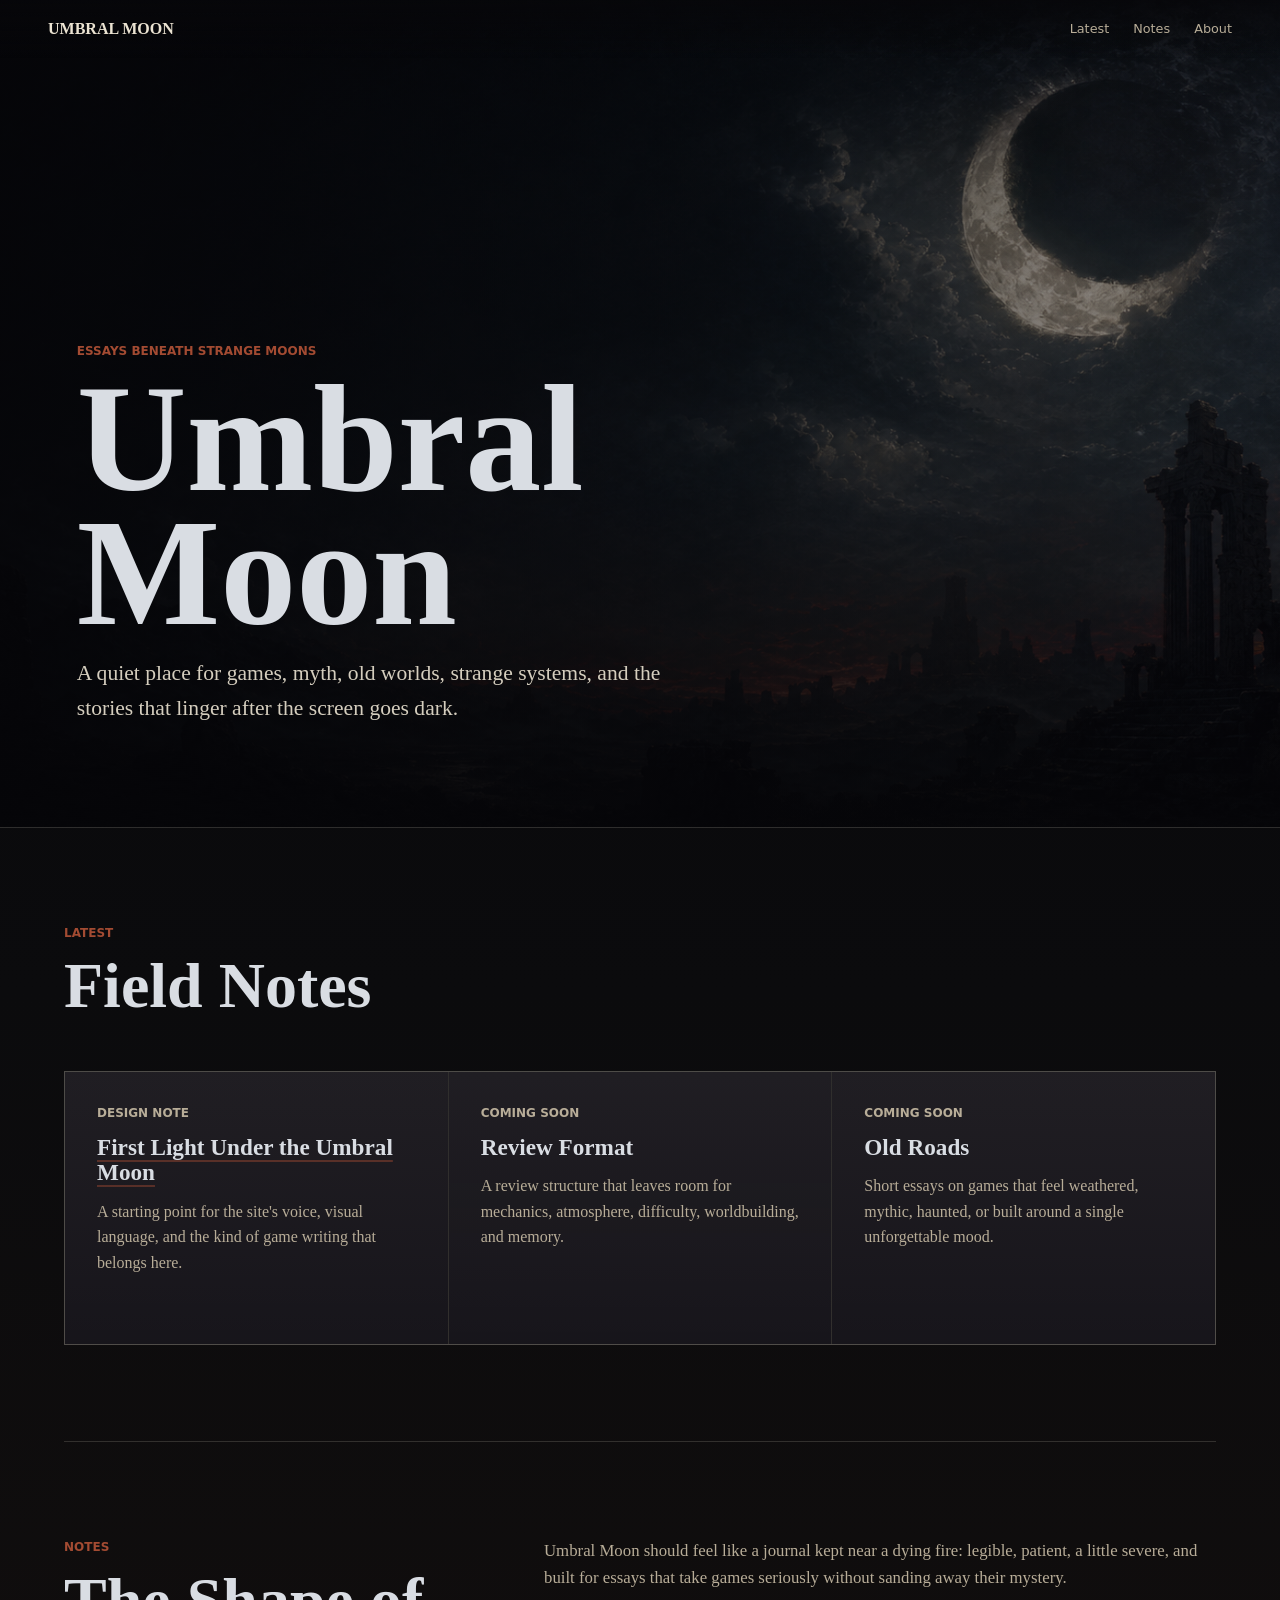
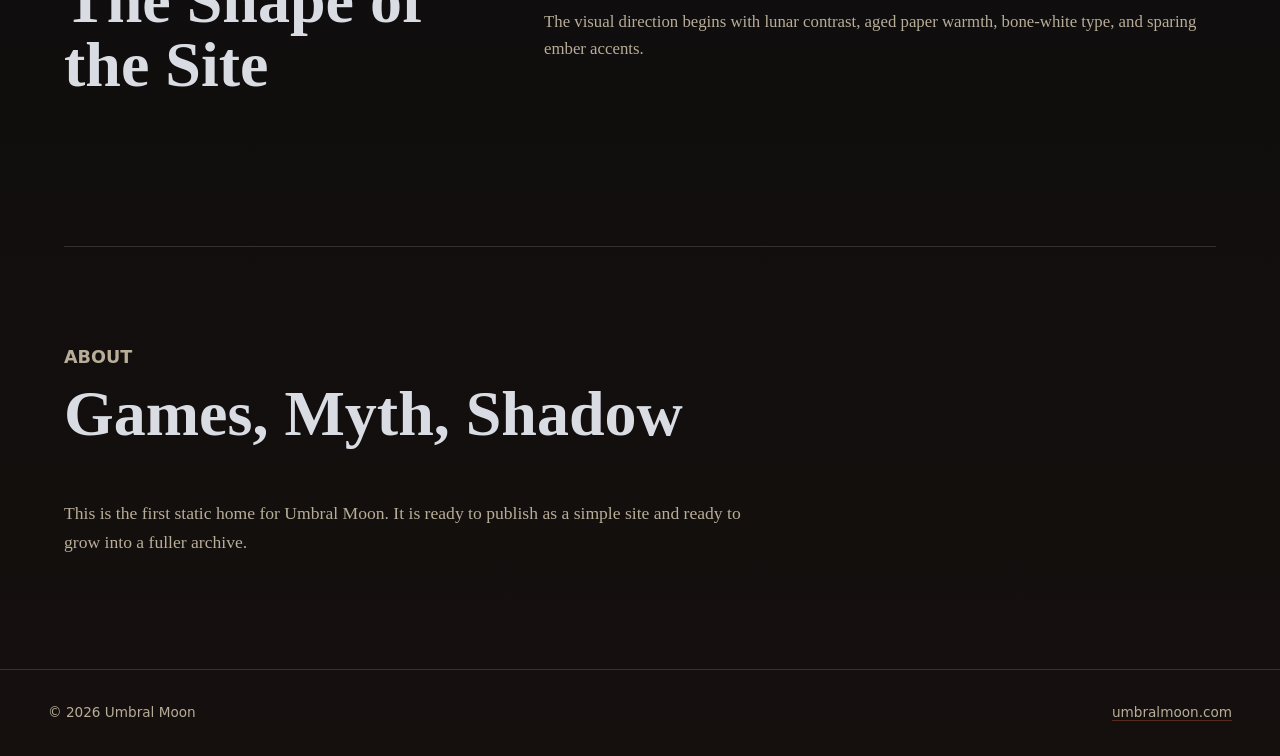
==== index.html @ 4b160d4c "Add files via upload" ====
<!doctype html>
<html lang="en">
  <head>
    <meta charset="utf-8">
    <meta name="viewport" content="width=device-width, initial-scale=1">
    <meta name="description" content="Umbral Moon is a darkly atmospheric home for essays, reviews, and reflections on games.">
    <title>Umbral Moon</title>
    <link rel="stylesheet" href="styles.css">
  </head>
  <body>
    <header class="site-header" aria-label="Site header">
      <a class="brand" href="index.html">Umbral Moon</a>
      <nav class="nav" aria-label="Primary navigation">
        <a href="#latest">Latest</a>
        <a href="#notes">Notes</a>
        <a href="#about">About</a>
      </nav>
    </header>

    <main>
      <section class="hero" aria-label="Umbral Moon introduction">
        <div class="hero__image" role="img" aria-label="A shadowed pale moon above distant ruins."></div>
        <div class="hero__shade"></div>
        <div class="hero__content">
          <p class="kicker">Essays beneath strange moons</p>
          <h1>Umbral Moon</h1>
          <p class="lede">
            A quiet place for games, myth, old worlds, strange systems, and the stories that linger after the screen goes dark.
          </p>
        </div>
      </section>

      <section class="section" id="latest" aria-labelledby="latest-title">
        <div class="section__header">
          <p class="eyebrow">Latest</p>
          <h2 id="latest-title">Field Notes</h2>
        </div>

        <div class="post-grid">
          <article class="post-card">
            <p class="post-card__meta">Design Note</p>
            <h3><a href="posts/first-light.html">First Light Under the Umbral Moon</a></h3>
            <p>
              A starting point for the site's voice, visual language, and the kind of game writing that belongs here.
            </p>
          </article>

          <article class="post-card">
            <p class="post-card__meta">Coming Soon</p>
            <h3>Review Format</h3>
            <p>
              A review structure that leaves room for mechanics, atmosphere, difficulty, worldbuilding, and memory.
            </p>
          </article>

          <article class="post-card">
            <p class="post-card__meta">Coming Soon</p>
            <h3>Old Roads</h3>
            <p>
              Short essays on games that feel weathered, mythic, haunted, or built around a single unforgettable mood.
            </p>
          </article>
        </div>
      </section>

      <section class="section split" id="notes" aria-labelledby="notes-title">
        <div>
          <p class="eyebrow">Notes</p>
          <h2 id="notes-title">The Shape of the Site</h2>
        </div>
        <div class="copy">
          <p>
            Umbral Moon should feel like a journal kept near a dying fire: legible, patient, a little severe, and built for essays that take games seriously without sanding away their mystery.
          </p>
          <p>
            The visual direction begins with lunar contrast, aged paper warmth, bone-white type, and sparing ember accents.
          </p>
        </div>
      </section>

      <section class="section about" id="about" aria-labelledby="about-title">
        <p class="eyebrow">About</p>
        <h2 id="about-title">Games, Myth, Shadow</h2>
        <p>
          This is the first static home for Umbral Moon. It is ready to publish as a simple site and ready to grow into a fuller archive.
        </p>
      </section>
    </main>

    <footer class="site-footer">
      <p>&copy; 2026 Umbral Moon</p>
      <a href="https://umbralmoon.com">umbralmoon.com</a>
    </footer>
  </body>
</html>
---- styles.css ----
:root {
  --ink: #0b0b0d;
  --night: #121118;
  --stone: #2b2930;
  --bone: #ebe3d2;
  --muted: #b8ad98;
  --ember: #a34b32;
  --silver: #d9dde3;
  --line: rgba(235, 227, 210, 0.16);
  --panel: rgba(18, 17, 24, 0.82);
}

* {
  box-sizing: border-box;
}

html {
  scroll-behavior: smooth;
}

body {
  margin: 0;
  color: var(--bone);
  background:
    radial-gradient(circle at 50% -20%, rgba(217, 221, 227, 0.1), transparent 34rem),
    linear-gradient(180deg, #07070a 0%, var(--ink) 42%, #15100e 100%);
  font-family: Georgia, "Times New Roman", serif;
  line-height: 1.6;
}

a {
  color: inherit;
}

.site-header {
  position: fixed;
  top: 0;
  left: 0;
  z-index: 5;
  display: flex;
  width: 100%;
  align-items: center;
  justify-content: space-between;
  gap: 1rem;
  padding: 1rem clamp(1rem, 4vw, 3rem);
  background: linear-gradient(180deg, rgba(7, 7, 10, 0.86), rgba(7, 7, 10, 0));
}

.brand {
  font-size: 1rem;
  font-weight: 700;
  letter-spacing: 0;
  text-decoration: none;
  text-transform: uppercase;
}

.nav {
  display: flex;
  gap: clamp(0.75rem, 3vw, 1.5rem);
  font-family: Inter, ui-sans-serif, system-ui, sans-serif;
  font-size: 0.8rem;
}

.nav a {
  color: var(--muted);
  text-decoration: none;
}

.nav a:hover {
  color: var(--silver);
}

.hero {
  position: relative;
  min-height: 92vh;
  display: grid;
  align-items: end;
  overflow: hidden;
  border-bottom: 1px solid var(--line);
}

.hero__image,
.hero__shade {
  position: absolute;
  inset: 0;
}

.hero__image {
  background-image: url("assets/images/umbral-moon-hero.png");
  background-position: center;
  background-size: cover;
  transform: scale(1.02);
}

.hero__shade {
  background:
    linear-gradient(90deg, rgba(5, 5, 8, 0.88) 0%, rgba(5, 5, 8, 0.54) 42%, rgba(5, 5, 8, 0.18) 100%),
    linear-gradient(180deg, rgba(5, 5, 8, 0.15) 0%, rgba(5, 5, 8, 0.28) 58%, rgba(5, 5, 8, 0.94) 100%);
}

.hero__content {
  position: relative;
  width: min(48rem, 100%);
  padding: 8rem clamp(1.25rem, 6vw, 5rem) 5rem;
}

.kicker,
.eyebrow,
.post-card__meta {
  margin: 0 0 0.7rem;
  color: var(--ember);
  font-family: Inter, ui-sans-serif, system-ui, sans-serif;
  font-size: 0.75rem;
  font-weight: 700;
  text-transform: uppercase;
}

h1,
h2,
h3,
p {
  margin-top: 0;
}

h1 {
  margin-bottom: 1rem;
  color: var(--silver);
  font-size: clamp(3.5rem, 13vw, 9.5rem);
  line-height: 0.88;
  font-weight: 700;
}

.lede {
  max-width: 39rem;
  color: rgba(235, 227, 210, 0.9);
  font-size: clamp(1.05rem, 2vw, 1.35rem);
}

.section {
  width: min(72rem, calc(100% - 2rem));
  margin: 0 auto;
  padding: clamp(3rem, 8vw, 6rem) 0;
}

.section__header {
  margin-bottom: 1.5rem;
}

h2 {
  color: var(--silver);
  font-size: clamp(2rem, 5vw, 4rem);
  line-height: 1;
}

.post-grid {
  display: grid;
  grid-template-columns: repeat(3, minmax(0, 1fr));
  gap: 1px;
  overflow: hidden;
  border: 1px solid var(--line);
  background: var(--line);
}

.post-card {
  min-height: 17rem;
  padding: clamp(1.25rem, 3vw, 2rem);
  background:
    linear-gradient(180deg, rgba(235, 227, 210, 0.045), rgba(235, 227, 210, 0)),
    var(--panel);
}

.post-card h3 {
  margin-bottom: 0.8rem;
  color: var(--silver);
  font-size: 1.45rem;
  line-height: 1.1;
}

.post-card h3 a {
  text-decoration-color: rgba(163, 75, 50, 0.45);
  text-underline-offset: 0.2em;
}

.post-card p {
  color: var(--muted);
}

.split {
  display: grid;
  grid-template-columns: minmax(12rem, 0.75fr) minmax(0, 1.25fr);
  gap: clamp(2rem, 6vw, 5rem);
  border-top: 1px solid var(--line);
}

.copy {
  color: var(--muted);
  font-size: 1.05rem;
}

.about {
  border-top: 1px solid var(--line);
}

.about p {
  max-width: 44rem;
  color: var(--muted);
  font-size: 1.1rem;
}

.site-footer {
  display: flex;
  justify-content: space-between;
  gap: 1rem;
  padding: 2rem clamp(1rem, 4vw, 3rem);
  border-top: 1px solid var(--line);
  color: var(--muted);
  font-family: Inter, ui-sans-serif, system-ui, sans-serif;
  font-size: 0.85rem;
}

.site-footer p {
  margin: 0;
}

.site-footer a {
  text-decoration-color: rgba(163, 75, 50, 0.45);
  text-underline-offset: 0.2em;
}

.post-page {
  background:
    radial-gradient(circle at 75% 0%, rgba(217, 221, 227, 0.12), transparent 24rem),
    linear-gradient(180deg, #07070a 0%, var(--ink) 100%);
}

.article-shell {
  width: min(48rem, calc(100% - 2rem));
  margin: 0 auto;
  padding: 9rem 0 5rem;
}

.article h1 {
  margin-bottom: 1.2rem;
  font-size: clamp(3rem, 9vw, 6.5rem);
}

.article p:not(.kicker):not(.lede) {
  color: var(--muted);
  font-size: 1.08rem;
}

@media (max-width: 760px) {
  .site-header {
    position: absolute;
    align-items: flex-start;
  }

  .nav {
    flex-wrap: wrap;
    justify-content: flex-end;
  }

  .hero {
    min-height: 88vh;
  }

  .hero__shade {
    background:
      linear-gradient(180deg, rgba(5, 5, 8, 0.24) 0%, rgba(5, 5, 8, 0.54) 42%, rgba(5, 5, 8, 0.96) 100%);
  }

  .hero__content {
    padding-bottom: 3rem;
  }

  .post-grid,
  .split {
    grid-template-columns: 1fr;
  }

  .post-card {
    min-height: auto;
  }

  .site-footer {
    display: block;
  }
}
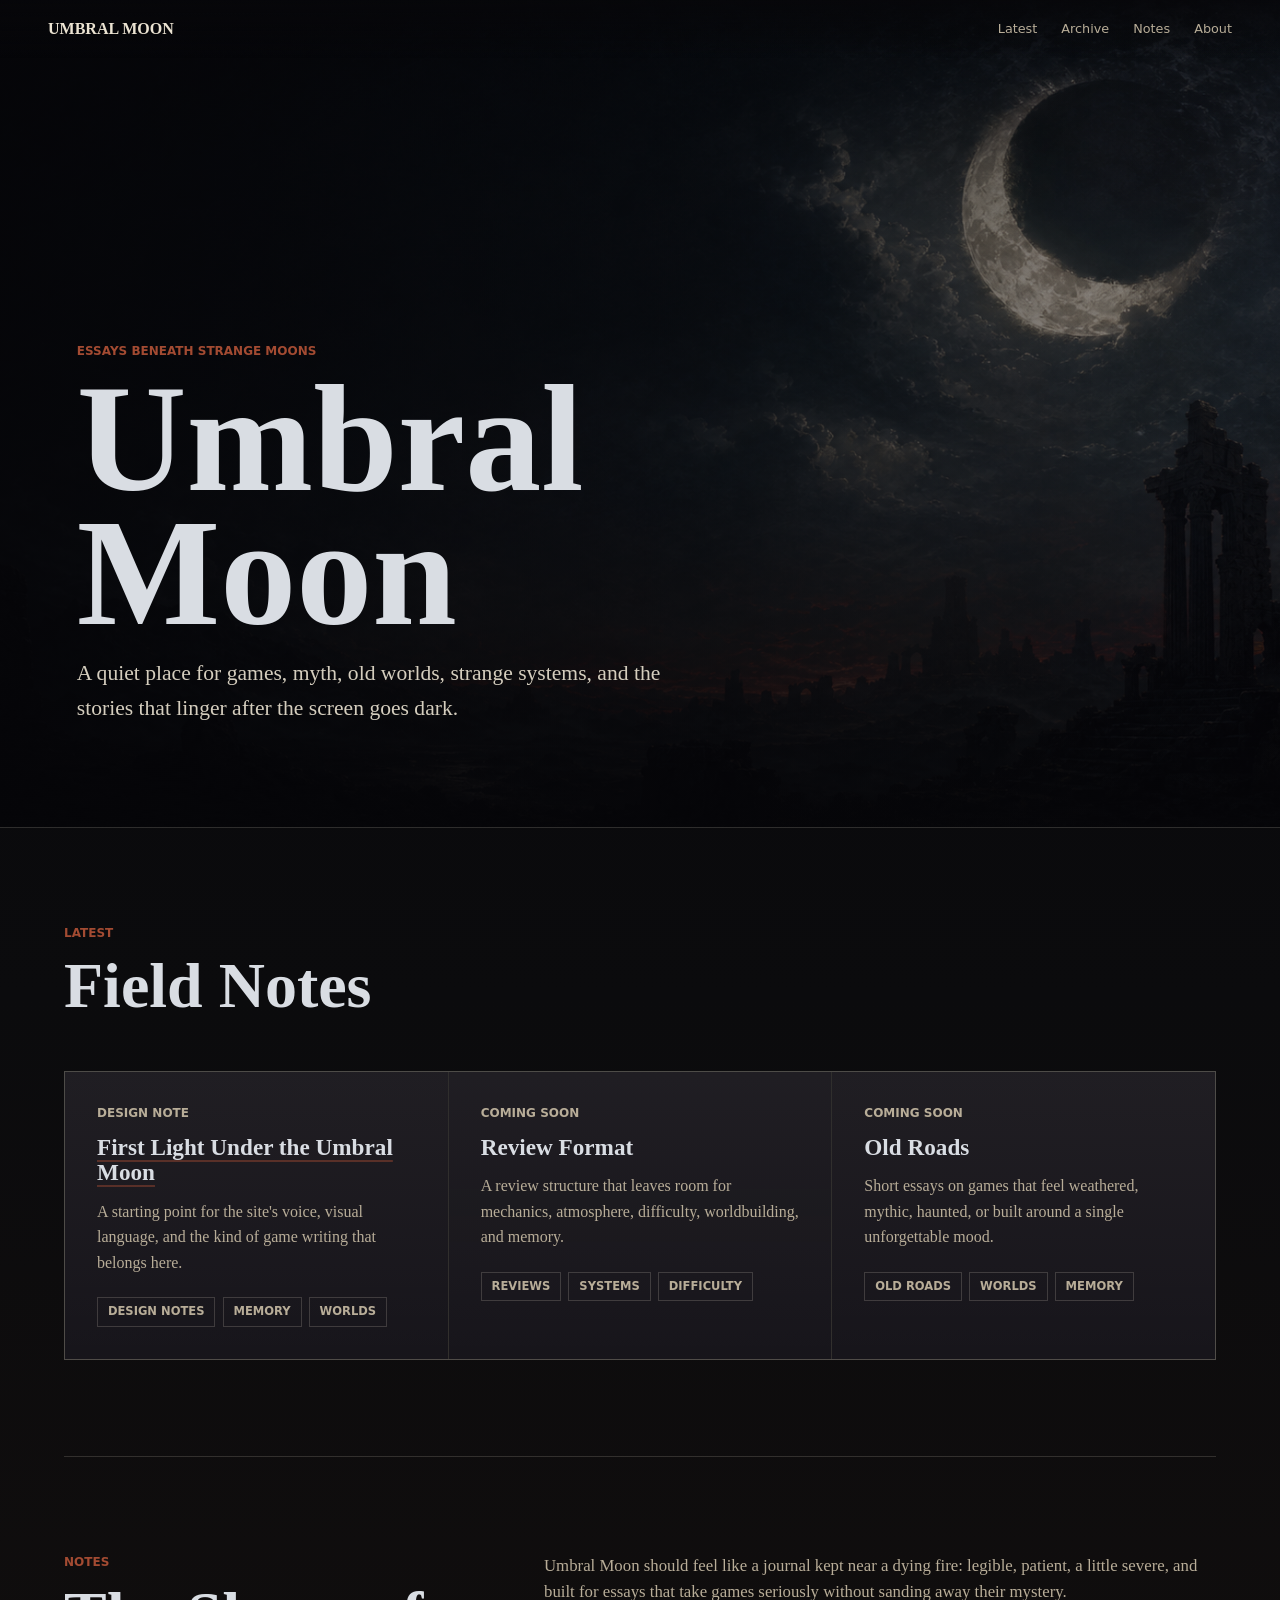
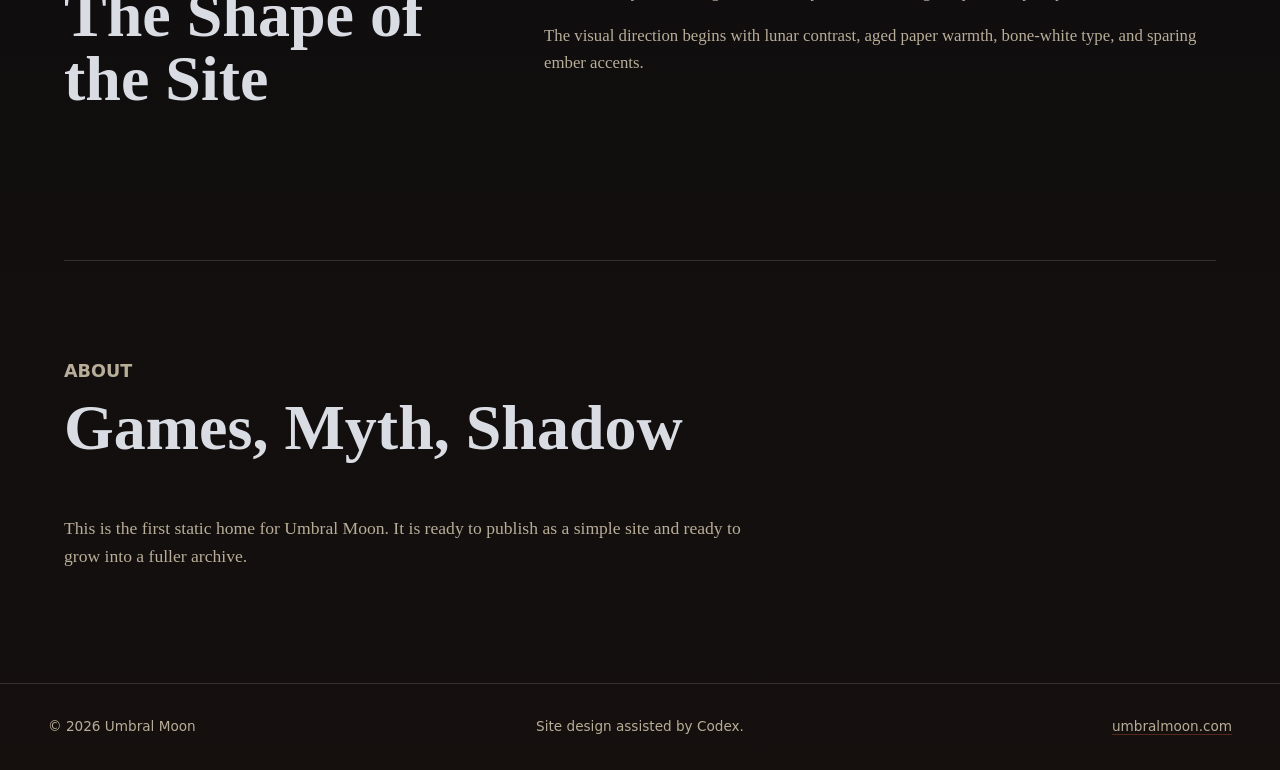
==== commit 002ead16: "Initial Umbral Moon static site" ====
--- a/index.html
+++ b/index.html
@@ -12,6 +12,7 @@
       <a class="brand" href="index.html">Umbral Moon</a>
       <nav class="nav" aria-label="Primary navigation">
         <a href="#latest">Latest</a>
+        <a href="archive.html">Archive</a>
         <a href="#notes">Notes</a>
         <a href="#about">About</a>
       </nav>
@@ -43,6 +44,11 @@
             <p>
               A starting point for the site's voice, visual language, and the kind of game writing that belongs here.
             </p>
+            <div class="tag-list" aria-label="Topics">
+              <a href="archive.html#design-notes">Design Notes</a>
+              <a href="archive.html#memory">Memory</a>
+              <a href="archive.html#worlds">Worlds</a>
+            </div>
           </article>
 
           <article class="post-card">
@@ -51,6 +57,11 @@
             <p>
               A review structure that leaves room for mechanics, atmosphere, difficulty, worldbuilding, and memory.
             </p>
+            <div class="tag-list" aria-label="Topics">
+              <a href="archive.html#reviews">Reviews</a>
+              <a href="archive.html#systems">Systems</a>
+              <a href="archive.html#difficulty">Difficulty</a>
+            </div>
           </article>
 
           <article class="post-card">
@@ -59,6 +70,11 @@
             <p>
               Short essays on games that feel weathered, mythic, haunted, or built around a single unforgettable mood.
             </p>
+            <div class="tag-list" aria-label="Topics">
+              <a href="archive.html#old-roads">Old Roads</a>
+              <a href="archive.html#worlds">Worlds</a>
+              <a href="archive.html#memory">Memory</a>
+            </div>
           </article>
         </div>
       </section>
@@ -89,6 +105,7 @@
 
     <footer class="site-footer">
       <p>&copy; 2026 Umbral Moon</p>
+      <p>Site design assisted by Codex.</p>
       <a href="https://umbralmoon.com">umbralmoon.com</a>
     </footer>
   </body>
--- a/styles.css
+++ b/styles.css
@@ -185,6 +185,32 @@
   color: var(--muted);
 }
 
+.tag-list {
+  display: flex;
+  flex-wrap: wrap;
+  gap: 0.45rem;
+  margin-top: 1.35rem;
+}
+
+.tag-list a,
+.topic-index a {
+  border: 1px solid rgba(235, 227, 210, 0.18);
+  color: var(--muted);
+  font-family: Inter, ui-sans-serif, system-ui, sans-serif;
+  font-size: 0.72rem;
+  font-weight: 700;
+  line-height: 1;
+  padding: 0.5rem 0.62rem;
+  text-decoration: none;
+  text-transform: uppercase;
+}
+
+.tag-list a:hover,
+.topic-index a:hover {
+  border-color: rgba(163, 75, 50, 0.7);
+  color: var(--silver);
+}
+
 .split {
   display: grid;
   grid-template-columns: minmax(12rem, 0.75fr) minmax(0, 1.25fr);
@@ -208,8 +234,9 @@
 }
 
 .site-footer {
-  display: flex;
-  justify-content: space-between;
+  display: grid;
+  grid-template-columns: repeat(3, minmax(0, 1fr));
+  align-items: center;
   gap: 1rem;
   padding: 2rem clamp(1rem, 4vw, 3rem);
   border-top: 1px solid var(--line);
@@ -222,7 +249,12 @@
   margin: 0;
 }
 
+.site-footer p:nth-child(2) {
+  text-align: center;
+}
+
 .site-footer a {
+  justify-self: end;
   text-decoration-color: rgba(163, 75, 50, 0.45);
   text-underline-offset: 0.2em;
 }
@@ -249,6 +281,86 @@
   font-size: 1.08rem;
 }
 
+.article-tags {
+  margin: 0 0 2rem;
+}
+
+.archive-page {
+  background:
+    radial-gradient(circle at 20% 0%, rgba(163, 75, 50, 0.13), transparent 22rem),
+    radial-gradient(circle at 78% 6%, rgba(217, 221, 227, 0.12), transparent 26rem),
+    linear-gradient(180deg, #07070a 0%, var(--ink) 48%, #15100e 100%);
+}
+
+.archive-shell {
+  width: min(72rem, calc(100% - 2rem));
+  margin: 0 auto;
+  padding: 9rem 0 5rem;
+}
+
+.archive-intro {
+  max-width: 54rem;
+  padding-bottom: clamp(2rem, 6vw, 4rem);
+}
+
+.archive-intro h1 {
+  font-size: clamp(3rem, 9vw, 7rem);
+}
+
+.topic-index {
+  display: flex;
+  flex-wrap: wrap;
+  gap: 0.55rem;
+  padding-bottom: clamp(2.5rem, 6vw, 4rem);
+}
+
+.archive-list {
+  border-top: 1px solid var(--line);
+}
+
+.topic-block {
+  display: grid;
+  grid-template-columns: minmax(12rem, 0.7fr) minmax(0, 1.3fr);
+  gap: clamp(1.5rem, 5vw, 4rem);
+  padding: clamp(2rem, 5vw, 3.5rem) 0;
+  border-bottom: 1px solid var(--line);
+  scroll-margin-top: 5rem;
+}
+
+.topic-block h2 {
+  margin-bottom: 0;
+  font-size: clamp(1.8rem, 4vw, 3.25rem);
+}
+
+.archive-items {
+  display: grid;
+  gap: 0.75rem;
+}
+
+.archive-item {
+  display: block;
+  padding: 1rem 0;
+  color: var(--silver);
+  text-decoration: none;
+}
+
+.archive-item span {
+  display: block;
+  font-size: 1.25rem;
+  line-height: 1.2;
+}
+
+.archive-item small,
+.empty-topic p {
+  color: var(--muted);
+  font-family: Inter, ui-sans-serif, system-ui, sans-serif;
+  font-size: 0.88rem;
+}
+
+.archive-item:hover span {
+  color: var(--ember);
+}
+
 @media (max-width: 760px) {
   .site-header {
     position: absolute;
@@ -274,7 +386,8 @@
   }
 
   .post-grid,
-  .split {
+  .split,
+  .topic-block {
     grid-template-columns: 1fr;
   }
 
@@ -285,4 +398,11 @@
   .site-footer {
     display: block;
   }
-}
+
+  .site-footer p:nth-child(2),
+  .site-footer a {
+    display: block;
+    margin-top: 0.45rem;
+    text-align: left;
+  }
+}
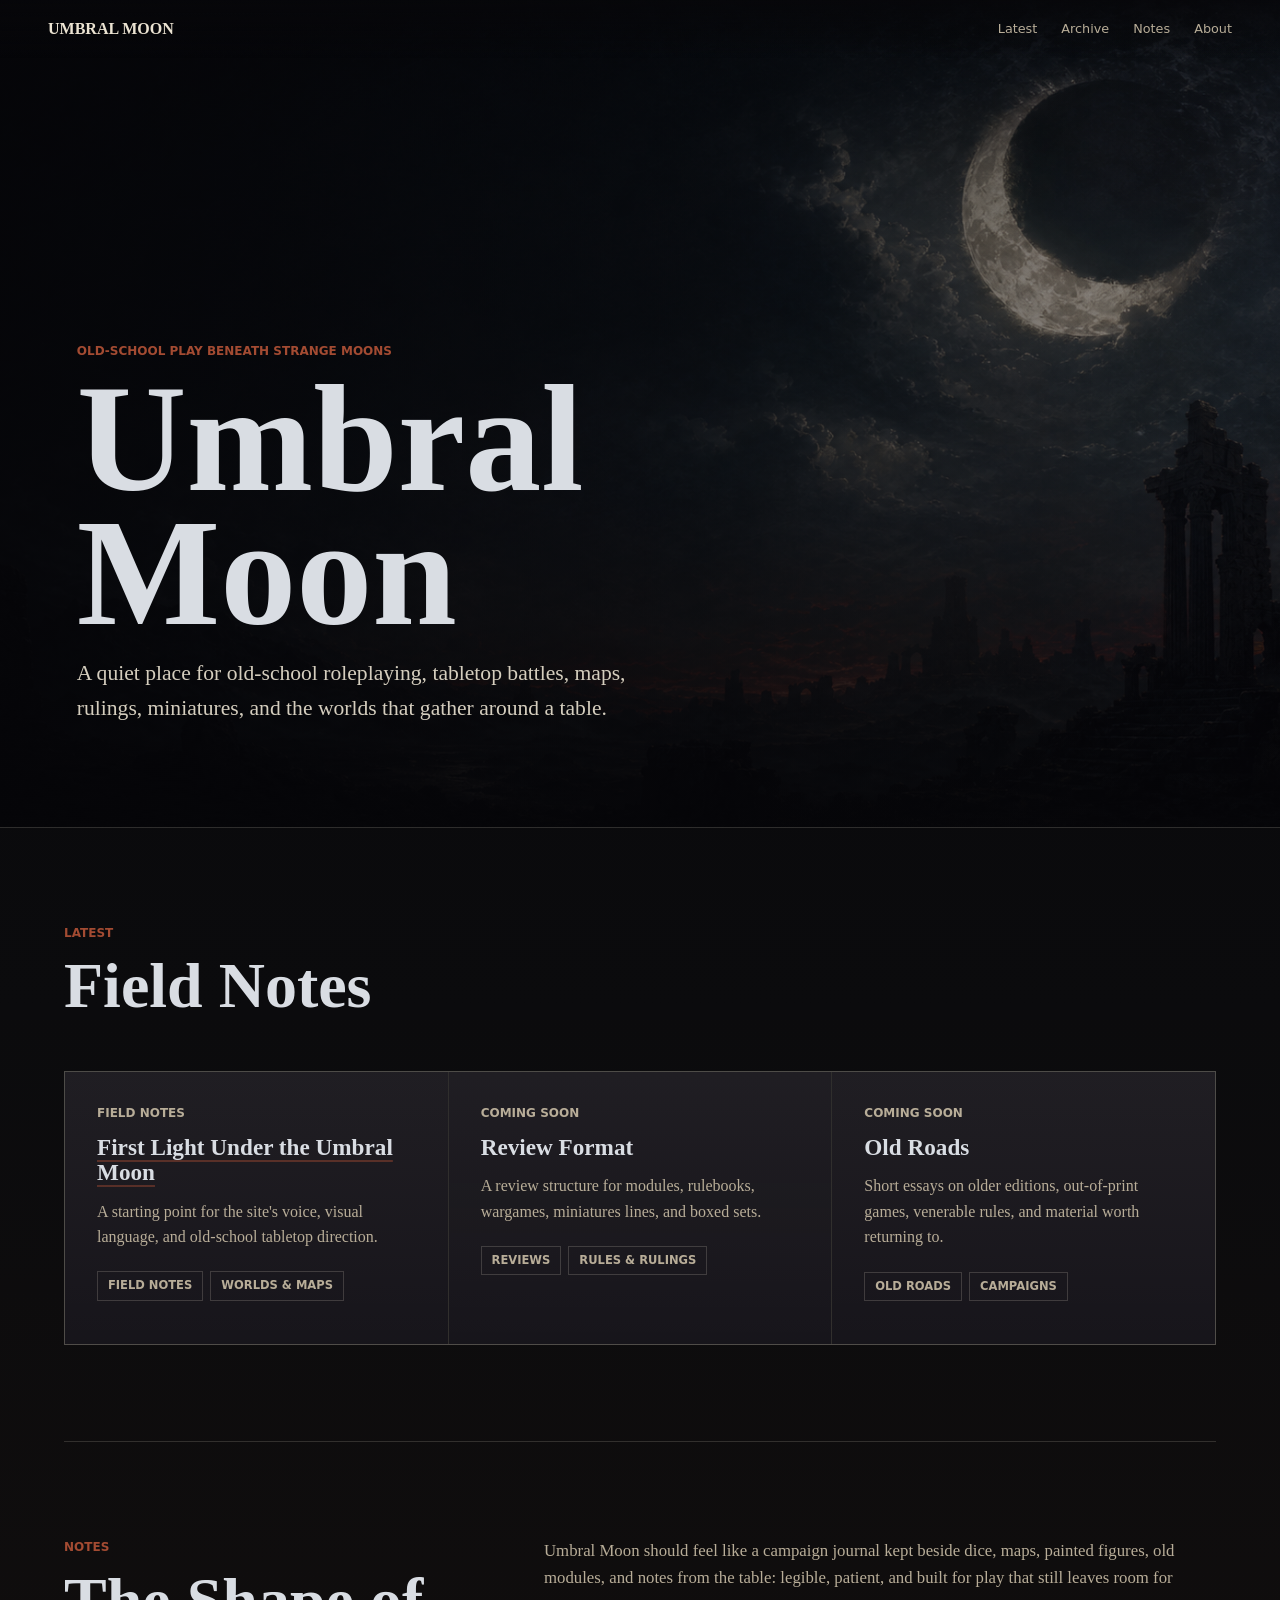
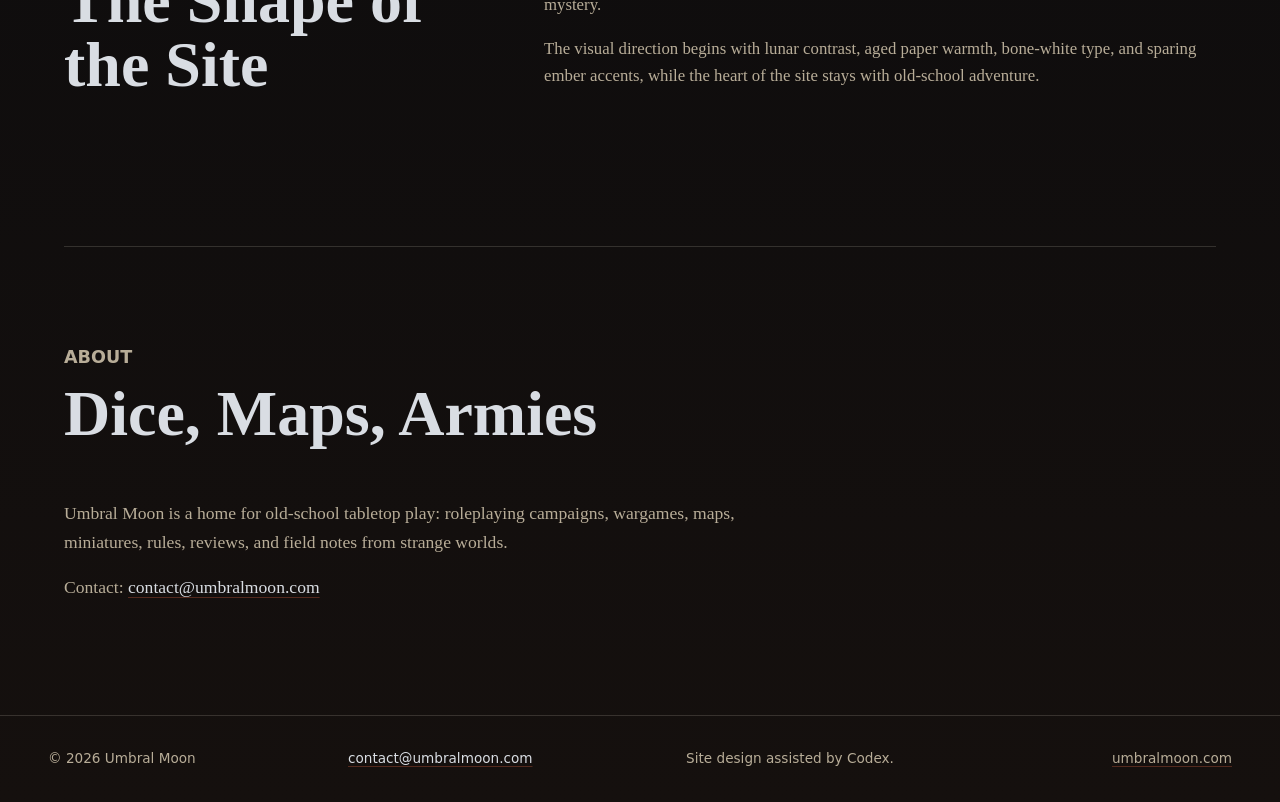
==== commit c44d74db: "Refocus site on old-school tabletop" ====
--- a/index.html
+++ b/index.html
@@ -3,7 +3,7 @@
   <head>
     <meta charset="utf-8">
     <meta name="viewport" content="width=device-width, initial-scale=1">
-    <meta name="description" content="Umbral Moon is a darkly atmospheric home for essays, reviews, and reflections on games.">
+    <meta name="description" content="Umbral Moon is an atmospheric home for old-school tabletop roleplaying, wargaming, maps, miniatures, and campaign notes.">
     <title>Umbral Moon</title>
     <link rel="stylesheet" href="styles.css">
   </head>
@@ -20,13 +20,13 @@
 
     <main>
       <section class="hero" aria-label="Umbral Moon introduction">
-        <div class="hero__image" role="img" aria-label="A shadowed pale moon above distant ruins."></div>
+        <div class="hero__image" role="img" aria-label="A pale moon above distant ruins and a campaign-like horizon."></div>
         <div class="hero__shade"></div>
         <div class="hero__content">
-          <p class="kicker">Essays beneath strange moons</p>
+          <p class="kicker">Old-school play beneath strange moons</p>
           <h1>Umbral Moon</h1>
           <p class="lede">
-            A quiet place for games, myth, old worlds, strange systems, and the stories that linger after the screen goes dark.
+            A quiet place for old-school roleplaying, tabletop battles, maps, rulings, miniatures, and the worlds that gather around a table.
           </p>
         </div>
       </section>
@@ -39,15 +39,14 @@
 
         <div class="post-grid">
           <article class="post-card">
-            <p class="post-card__meta">Design Note</p>
+            <p class="post-card__meta">Field Notes</p>
             <h3><a href="posts/first-light.html">First Light Under the Umbral Moon</a></h3>
             <p>
-              A starting point for the site's voice, visual language, and the kind of game writing that belongs here.
+              A starting point for the site's voice, visual language, and old-school tabletop direction.
             </p>
-            <div class="tag-list" aria-label="Topics">
-              <a href="archive.html#design-notes">Design Notes</a>
-              <a href="archive.html#memory">Memory</a>
-              <a href="archive.html#worlds">Worlds</a>
+            <div class="tag-list" aria-label="Categories">
+              <a href="archive.html#field-notes">Field Notes</a>
+              <a href="archive.html#worlds-maps">Worlds &amp; Maps</a>
             </div>
           </article>
 
@@ -55,12 +54,11 @@
             <p class="post-card__meta">Coming Soon</p>
             <h3>Review Format</h3>
             <p>
-              A review structure that leaves room for mechanics, atmosphere, difficulty, worldbuilding, and memory.
+              A review structure for modules, rulebooks, wargames, miniatures lines, and boxed sets.
             </p>
-            <div class="tag-list" aria-label="Topics">
+            <div class="tag-list" aria-label="Categories">
               <a href="archive.html#reviews">Reviews</a>
-              <a href="archive.html#systems">Systems</a>
-              <a href="archive.html#difficulty">Difficulty</a>
+              <a href="archive.html#rules-rulings">Rules &amp; Rulings</a>
             </div>
           </article>
 
@@ -68,12 +66,11 @@
             <p class="post-card__meta">Coming Soon</p>
             <h3>Old Roads</h3>
             <p>
-              Short essays on games that feel weathered, mythic, haunted, or built around a single unforgettable mood.
+              Short essays on older editions, out-of-print games, venerable rules, and material worth returning to.
             </p>
-            <div class="tag-list" aria-label="Topics">
+            <div class="tag-list" aria-label="Categories">
               <a href="archive.html#old-roads">Old Roads</a>
-              <a href="archive.html#worlds">Worlds</a>
-              <a href="archive.html#memory">Memory</a>
+              <a href="archive.html#campaigns">Campaigns</a>
             </div>
           </article>
         </div>
@@ -86,26 +83,30 @@
         </div>
         <div class="copy">
           <p>
-            Umbral Moon should feel like a journal kept near a dying fire: legible, patient, a little severe, and built for essays that take games seriously without sanding away their mystery.
+            Umbral Moon should feel like a campaign journal kept beside dice, maps, painted figures, old modules, and notes from the table: legible, patient, and built for play that still leaves room for mystery.
           </p>
           <p>
-            The visual direction begins with lunar contrast, aged paper warmth, bone-white type, and sparing ember accents.
+            The visual direction begins with lunar contrast, aged paper warmth, bone-white type, and sparing ember accents, while the heart of the site stays with old-school adventure.
           </p>
         </div>
       </section>
 
       <section class="section about" id="about" aria-labelledby="about-title">
         <p class="eyebrow">About</p>
-        <h2 id="about-title">Games, Myth, Shadow</h2>
+        <h2 id="about-title">Dice, Maps, Armies</h2>
         <p>
-          This is the first static home for Umbral Moon. It is ready to publish as a simple site and ready to grow into a fuller archive.
+          Umbral Moon is a home for old-school tabletop play: roleplaying campaigns, wargames, maps, miniatures, rules, reviews, and field notes from strange worlds.
+        </p>
+        <p>
+          Contact: <a href="mailto:contact@umbralmoon.com">contact@umbralmoon.com</a>
         </p>
       </section>
     </main>
 
     <footer class="site-footer">
       <p>&copy; 2026 Umbral Moon</p>
-      <p>Site design assisted by Codex.</p>
+      <a class="site-contact" href="mailto:contact@umbralmoon.com">contact@umbralmoon.com</a>
+      <p class="site-credit">Site design assisted by Codex.</p>
       <a href="https://umbralmoon.com">umbralmoon.com</a>
     </footer>
   </body>
--- a/styles.css
+++ b/styles.css
@@ -233,9 +233,15 @@
   font-size: 1.1rem;
 }
 
+.about a {
+  color: var(--silver);
+  text-decoration-color: rgba(163, 75, 50, 0.45);
+  text-underline-offset: 0.2em;
+}
+
 .site-footer {
   display: grid;
-  grid-template-columns: repeat(3, minmax(0, 1fr));
+  grid-template-columns: repeat(4, minmax(0, 1fr));
   align-items: center;
   gap: 1rem;
   padding: 2rem clamp(1rem, 4vw, 3rem);
@@ -249,14 +255,22 @@
   margin: 0;
 }
 
-.site-footer p:nth-child(2) {
+.site-credit {
   text-align: center;
 }
 
+.site-contact {
+  color: var(--silver);
+  justify-self: start;
+}
+
 .site-footer a {
-  justify-self: end;
   text-decoration-color: rgba(163, 75, 50, 0.45);
   text-underline-offset: 0.2em;
+}
+
+.site-footer > a:last-child {
+  justify-self: end;
 }
 
 .post-page {
@@ -399,7 +413,7 @@
     display: block;
   }
 
-  .site-footer p:nth-child(2),
+  .site-credit,
   .site-footer a {
     display: block;
     margin-top: 0.45rem;
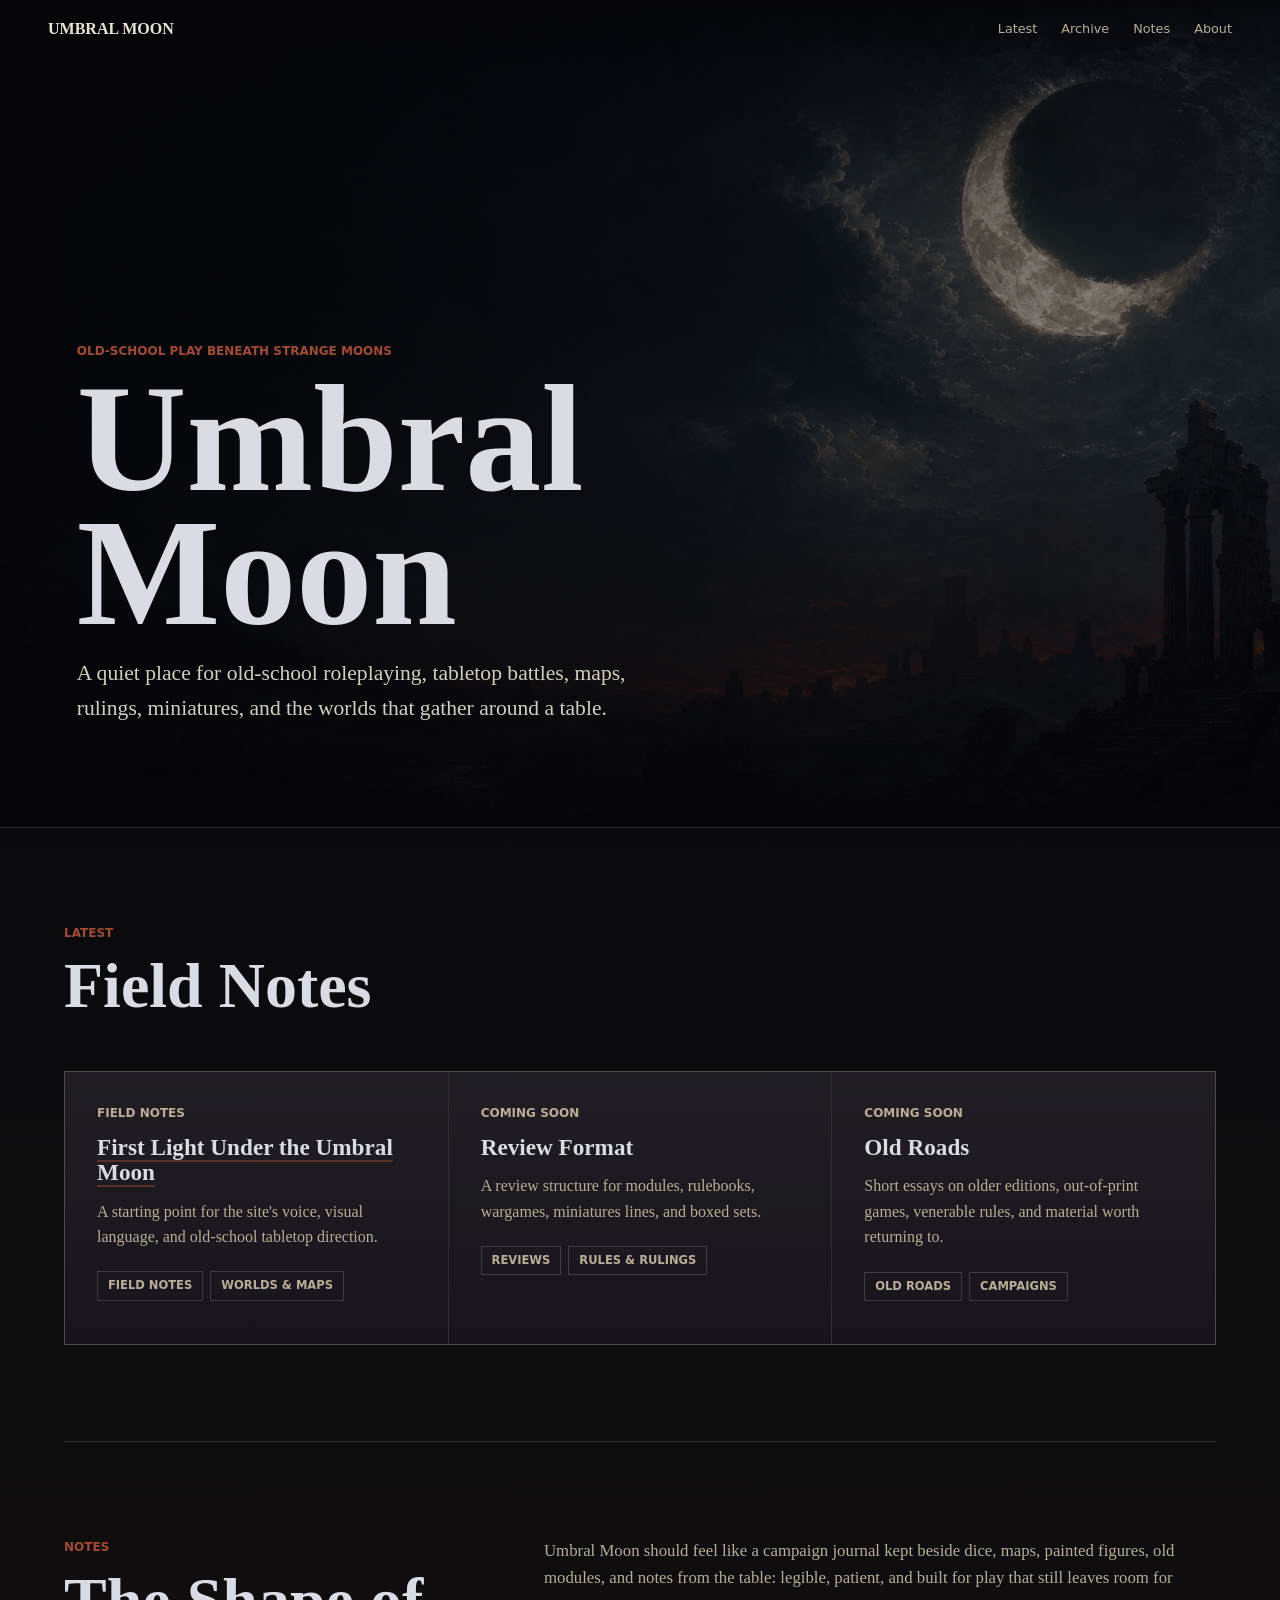
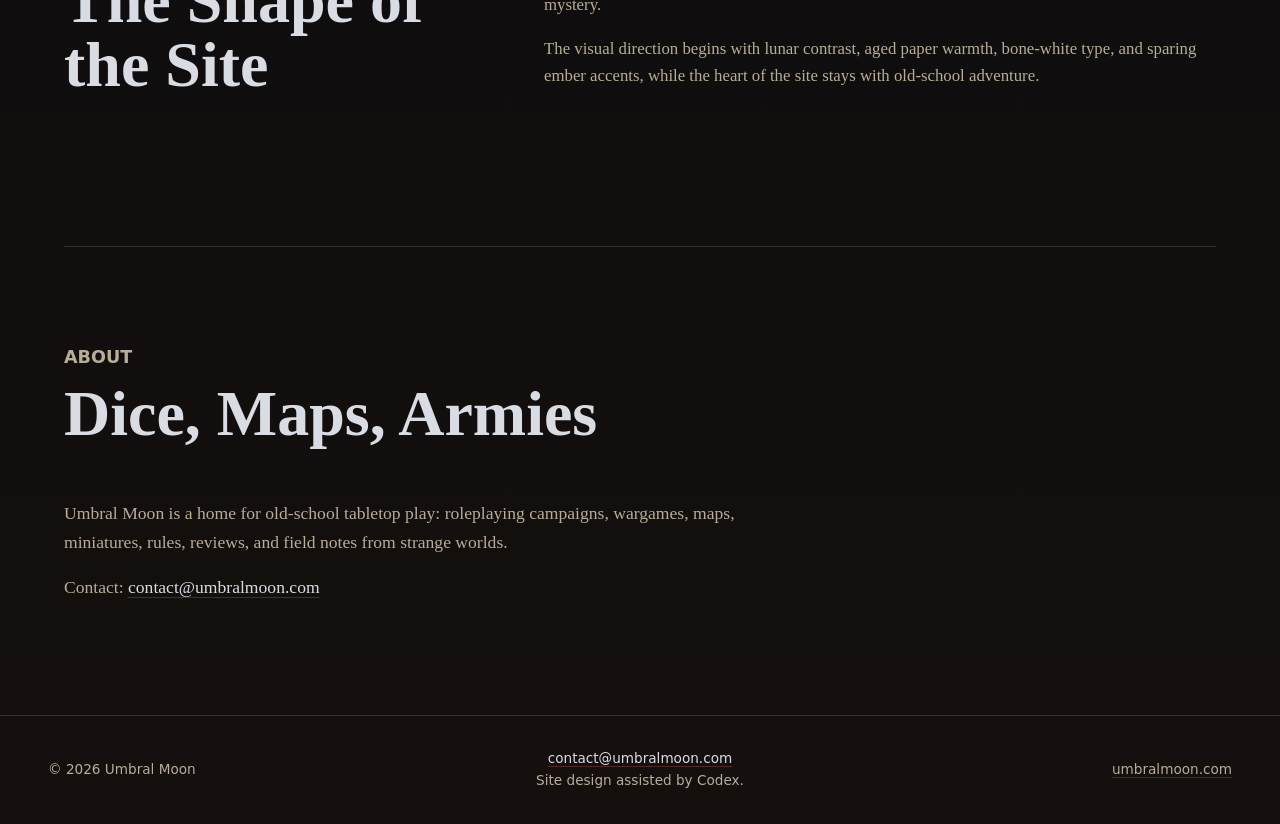
==== commit c30dca36: "Tidy footer contact layout" ====
--- a/index.html
+++ b/index.html
@@ -105,8 +105,10 @@
 
     <footer class="site-footer">
       <p>&copy; 2026 Umbral Moon</p>
-      <a class="site-contact" href="mailto:contact@umbralmoon.com">contact@umbralmoon.com</a>
-      <p class="site-credit">Site design assisted by Codex.</p>
+      <div class="site-footer__center">
+        <a class="site-contact" href="mailto:contact@umbralmoon.com">contact@umbralmoon.com</a>
+        <p class="site-credit">Site design assisted by Codex.</p>
+      </div>
       <a href="https://umbralmoon.com">umbralmoon.com</a>
     </footer>
   </body>
--- a/styles.css
+++ b/styles.css
@@ -241,7 +241,7 @@
 
 .site-footer {
   display: grid;
-  grid-template-columns: repeat(4, minmax(0, 1fr));
+  grid-template-columns: minmax(10rem, 1fr) minmax(16rem, 1.3fr) minmax(10rem, 1fr);
   align-items: center;
   gap: 1rem;
   padding: 2rem clamp(1rem, 4vw, 3rem);
@@ -255,13 +255,16 @@
   margin: 0;
 }
 
+.site-footer__center {
+  text-align: center;
+}
+
 .site-credit {
-  text-align: center;
+  margin-top: 0.2rem;
 }
 
 .site-contact {
   color: var(--silver);
-  justify-self: start;
 }
 
 .site-footer a {
@@ -413,7 +416,7 @@
     display: block;
   }
 
-  .site-credit,
+  .site-footer__center,
   .site-footer a {
     display: block;
     margin-top: 0.45rem;
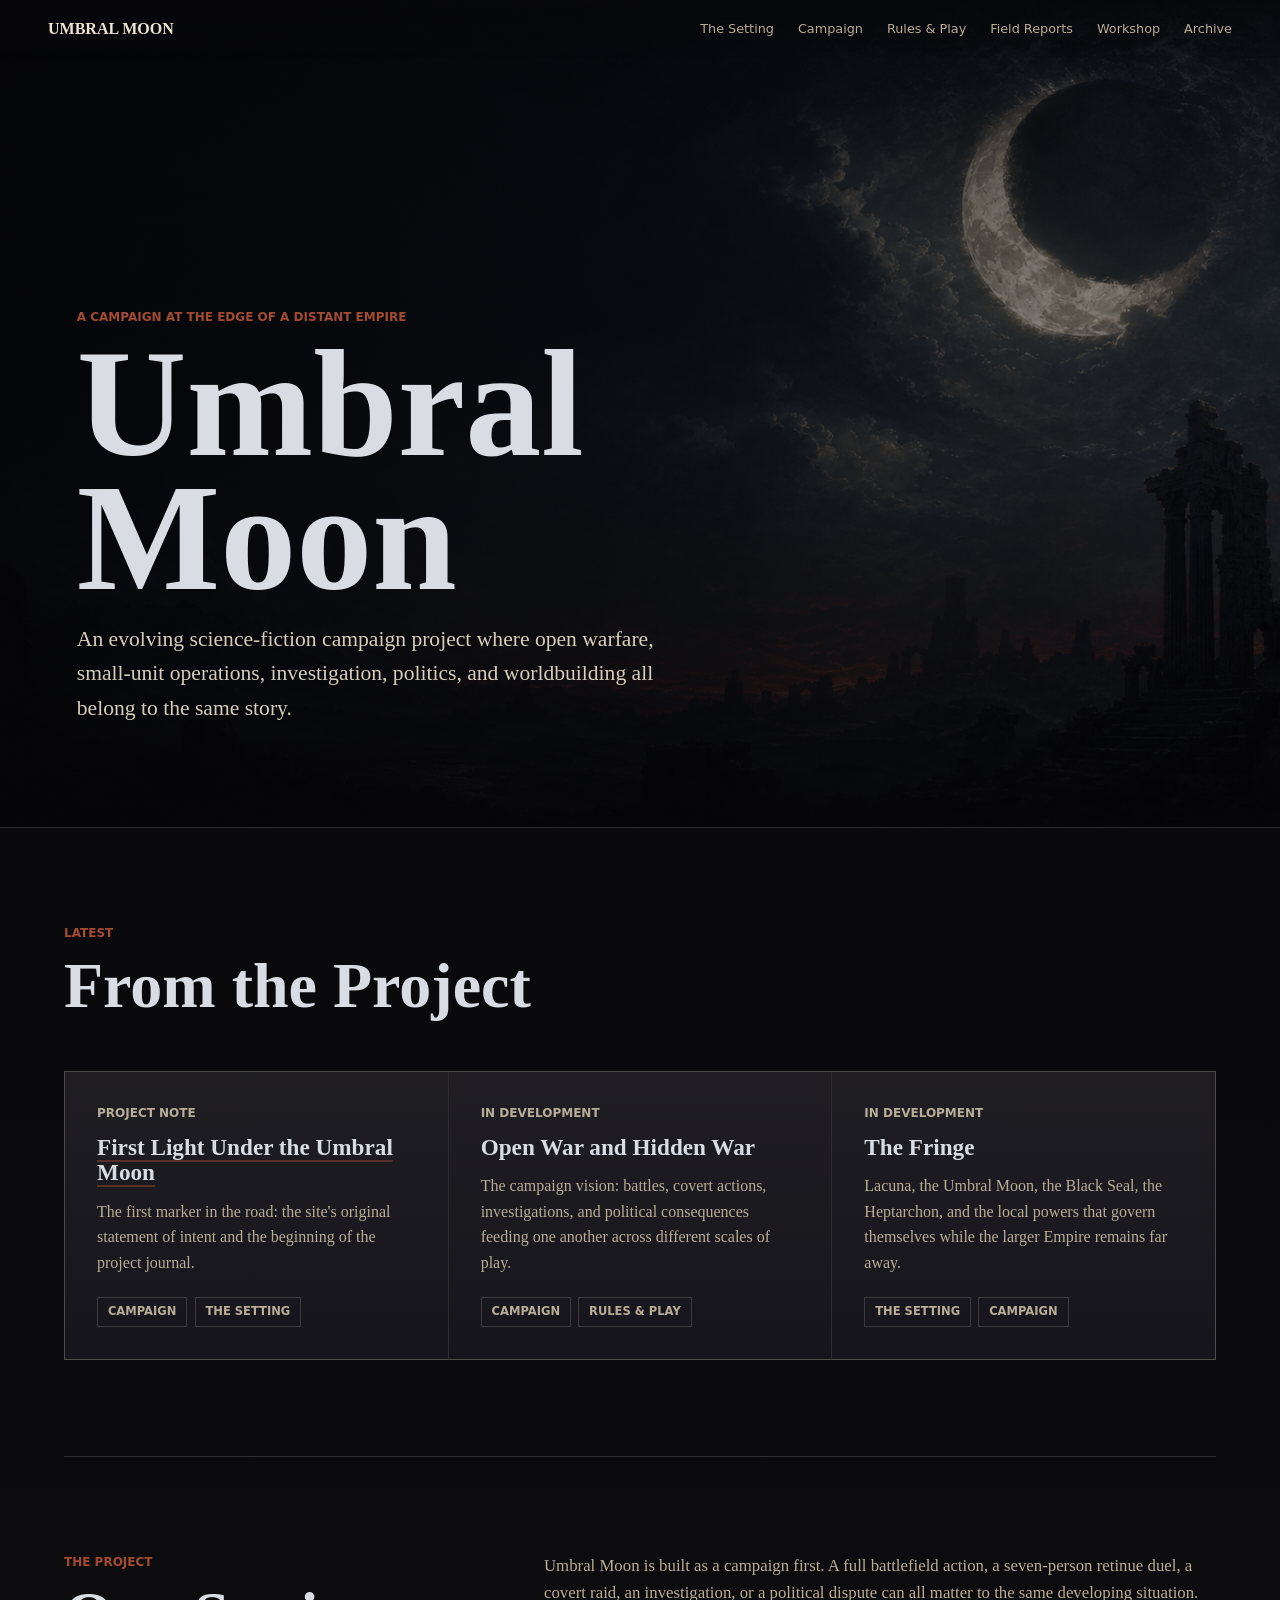
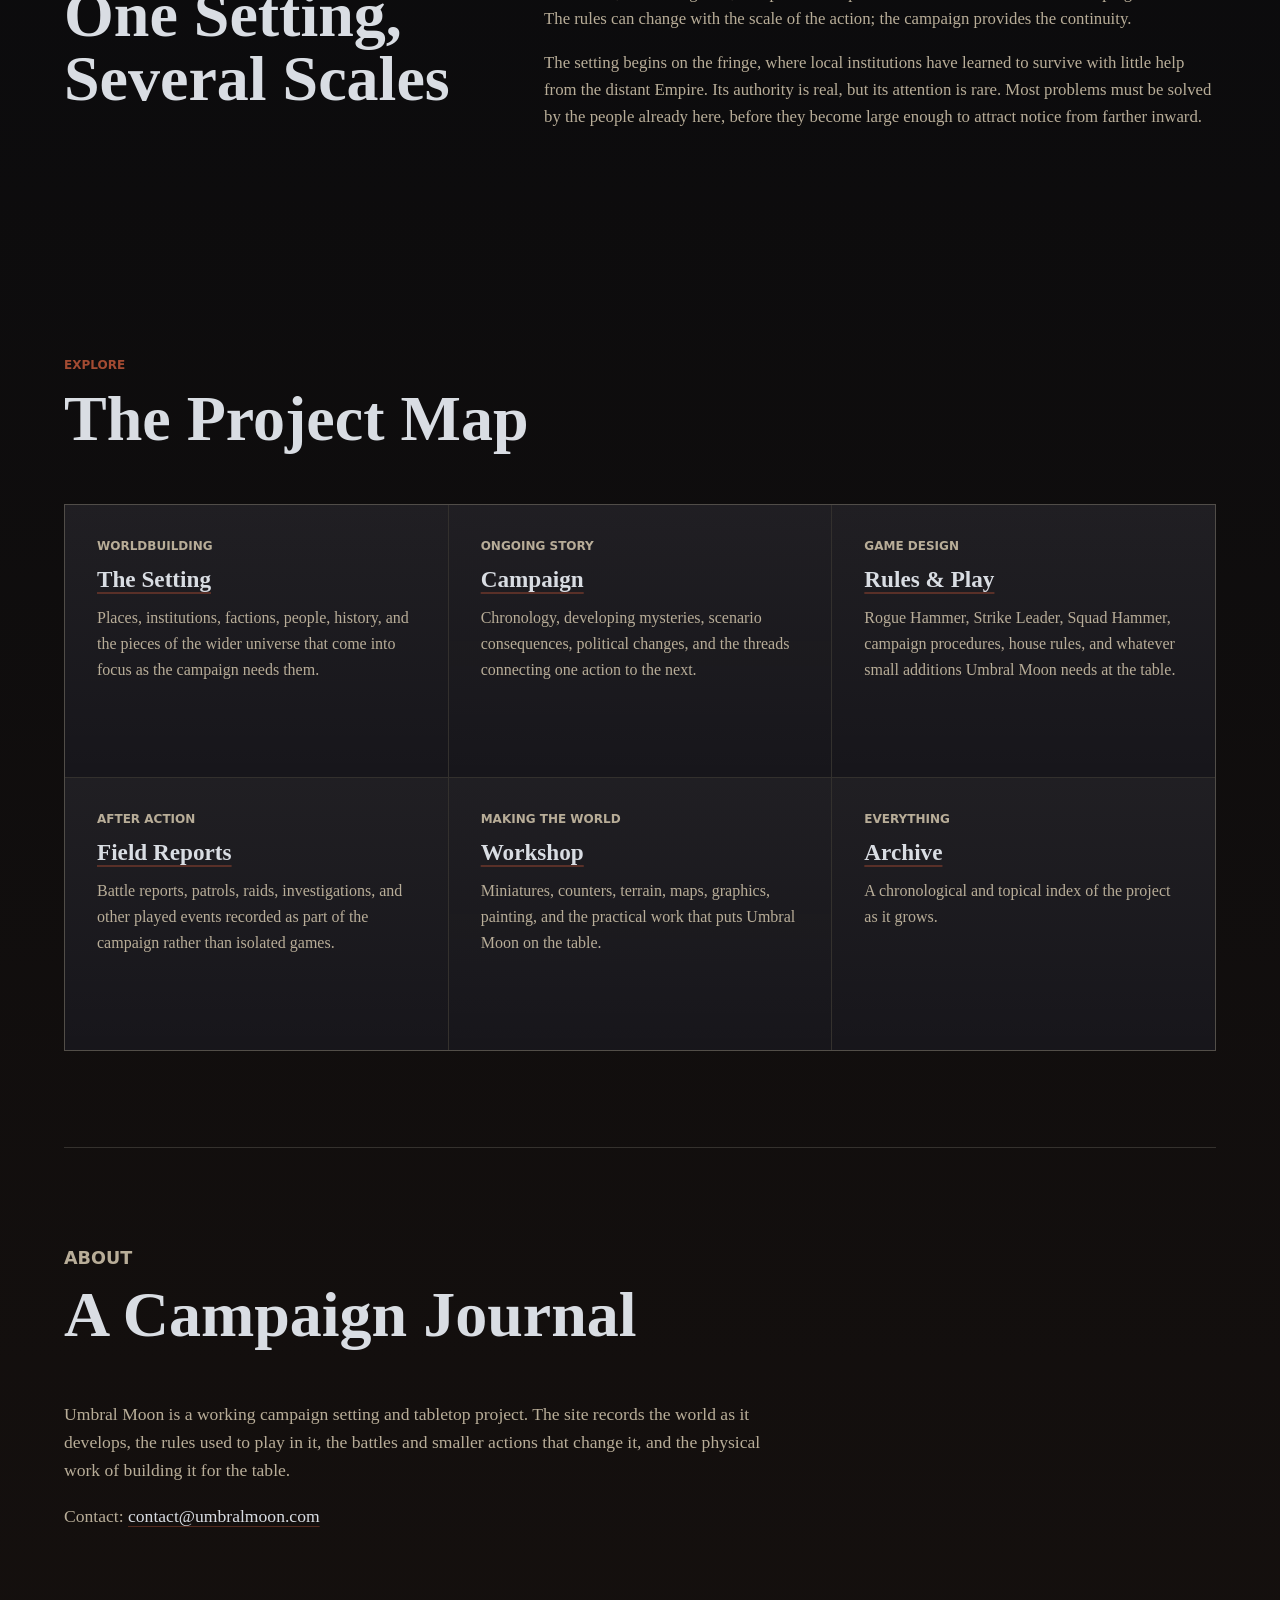
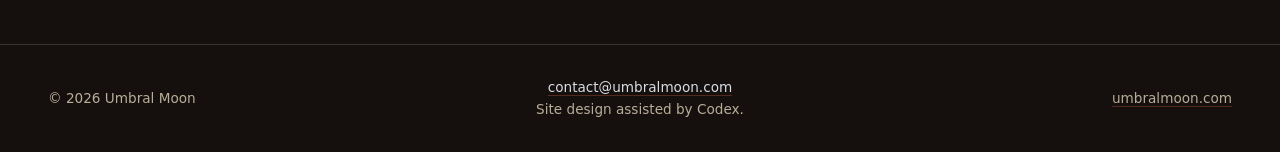
==== commit 9cceb04e: "Refocus site around the Umbral Moon project" ====
--- a/index.html
+++ b/index.html
@@ -3,7 +3,7 @@
   <head>
     <meta charset="utf-8">
     <meta name="viewport" content="width=device-width, initial-scale=1">
-    <meta name="description" content="Umbral Moon is an atmospheric home for old-school tabletop roleplaying, wargaming, maps, miniatures, and campaign notes.">
+    <meta name="description" content="Umbral Moon is an evolving science-fiction campaign project combining tabletop warfare, small-unit actions, investigation, worldbuilding, and campaign play.">
     <title>Umbral Moon</title>
     <link rel="stylesheet" href="styles.css">
   </head>
@@ -11,10 +11,12 @@
     <header class="site-header" aria-label="Site header">
       <a class="brand" href="index.html">Umbral Moon</a>
       <nav class="nav" aria-label="Primary navigation">
-        <a href="#latest">Latest</a>
+        <a href="archive.html#setting">The Setting</a>
+        <a href="archive.html#campaign">Campaign</a>
+        <a href="archive.html#rules-play">Rules &amp; Play</a>
+        <a href="archive.html#field-reports">Field Reports</a>
+        <a href="archive.html#workshop">Workshop</a>
         <a href="archive.html">Archive</a>
-        <a href="#notes">Notes</a>
-        <a href="#about">About</a>
       </nav>
     </header>
 
@@ -23,10 +25,10 @@
         <div class="hero__image" role="img" aria-label="A pale moon above distant ruins and a campaign-like horizon."></div>
         <div class="hero__shade"></div>
         <div class="hero__content">
-          <p class="kicker">Old-school play beneath strange moons</p>
+          <p class="kicker">A campaign at the edge of a distant empire</p>
           <h1>Umbral Moon</h1>
           <p class="lede">
-            A quiet place for old-school roleplaying, tabletop battles, maps, rulings, miniatures, and the worlds that gather around a table.
+            An evolving science-fiction campaign project where open warfare, small-unit operations, investigation, politics, and worldbuilding all belong to the same story.
           </p>
         </div>
       </section>
@@ -34,68 +36,113 @@
       <section class="section" id="latest" aria-labelledby="latest-title">
         <div class="section__header">
           <p class="eyebrow">Latest</p>
-          <h2 id="latest-title">Field Notes</h2>
+          <h2 id="latest-title">From the Project</h2>
         </div>
 
         <div class="post-grid">
           <article class="post-card">
-            <p class="post-card__meta">Field Notes</p>
+            <p class="post-card__meta">Project Note</p>
             <h3><a href="posts/first-light.html">First Light Under the Umbral Moon</a></h3>
             <p>
-              A starting point for the site's voice, visual language, and old-school tabletop direction.
+              The first marker in the road: the site's original statement of intent and the beginning of the project journal.
             </p>
             <div class="tag-list" aria-label="Categories">
-              <a href="archive.html#field-notes">Field Notes</a>
-              <a href="archive.html#worlds-maps">Worlds &amp; Maps</a>
+              <a href="archive.html#campaign">Campaign</a>
+              <a href="archive.html#setting">The Setting</a>
             </div>
           </article>
 
           <article class="post-card">
-            <p class="post-card__meta">Coming Soon</p>
-            <h3>Review Format</h3>
+            <p class="post-card__meta">In Development</p>
+            <h3>Open War and Hidden War</h3>
             <p>
-              A review structure for modules, rulebooks, wargames, miniatures lines, and boxed sets.
+              The campaign vision: battles, covert actions, investigations, and political consequences feeding one another across different scales of play.
             </p>
             <div class="tag-list" aria-label="Categories">
-              <a href="archive.html#reviews">Reviews</a>
-              <a href="archive.html#rules-rulings">Rules &amp; Rulings</a>
+              <a href="archive.html#campaign">Campaign</a>
+              <a href="archive.html#rules-play">Rules &amp; Play</a>
             </div>
           </article>
 
           <article class="post-card">
-            <p class="post-card__meta">Coming Soon</p>
-            <h3>Old Roads</h3>
+            <p class="post-card__meta">In Development</p>
+            <h3>The Fringe</h3>
             <p>
-              Short essays on older editions, out-of-print games, venerable rules, and material worth returning to.
+              Lacuna, the Umbral Moon, the Black Seal, the Heptarchon, and the local powers that govern themselves while the larger Empire remains far away.
             </p>
             <div class="tag-list" aria-label="Categories">
-              <a href="archive.html#old-roads">Old Roads</a>
-              <a href="archive.html#campaigns">Campaigns</a>
+              <a href="archive.html#setting">The Setting</a>
+              <a href="archive.html#campaign">Campaign</a>
             </div>
           </article>
         </div>
       </section>
 
-      <section class="section split" id="notes" aria-labelledby="notes-title">
+      <section class="section split" id="project" aria-labelledby="project-title">
         <div>
-          <p class="eyebrow">Notes</p>
-          <h2 id="notes-title">The Shape of the Site</h2>
+          <p class="eyebrow">The Project</p>
+          <h2 id="project-title">One Setting, Several Scales</h2>
         </div>
         <div class="copy">
           <p>
-            Umbral Moon should feel like a campaign journal kept beside dice, maps, painted figures, old modules, and notes from the table: legible, patient, and built for play that still leaves room for mystery.
+            Umbral Moon is built as a campaign first. A full battlefield action, a seven-person retinue duel, a covert raid, an investigation, or a political dispute can all matter to the same developing situation. The rules can change with the scale of the action; the campaign provides the continuity.
           </p>
           <p>
-            The visual direction begins with lunar contrast, aged paper warmth, bone-white type, and sparing ember accents, while the heart of the site stays with old-school adventure.
+            The setting begins on the fringe, where local institutions have learned to survive with little help from the distant Empire. Its authority is real, but its attention is rare. Most problems must be solved by the people already here, before they become large enough to attract notice from farther inward.
           </p>
+        </div>
+      </section>
+
+      <section class="section" id="sections" aria-labelledby="sections-title">
+        <div class="section__header">
+          <p class="eyebrow">Explore</p>
+          <h2 id="sections-title">The Project Map</h2>
+        </div>
+
+        <div class="post-grid">
+          <article class="post-card">
+            <p class="post-card__meta">Worldbuilding</p>
+            <h3><a href="archive.html#setting">The Setting</a></h3>
+            <p>Places, institutions, factions, people, history, and the pieces of the wider universe that come into focus as the campaign needs them.</p>
+          </article>
+
+          <article class="post-card">
+            <p class="post-card__meta">Ongoing Story</p>
+            <h3><a href="archive.html#campaign">Campaign</a></h3>
+            <p>Chronology, developing mysteries, scenario consequences, political changes, and the threads connecting one action to the next.</p>
+          </article>
+
+          <article class="post-card">
+            <p class="post-card__meta">Game Design</p>
+            <h3><a href="archive.html#rules-play">Rules &amp; Play</a></h3>
+            <p>Rogue Hammer, Strike Leader, Squad Hammer, campaign procedures, house rules, and whatever small additions Umbral Moon needs at the table.</p>
+          </article>
+
+          <article class="post-card">
+            <p class="post-card__meta">After Action</p>
+            <h3><a href="archive.html#field-reports">Field Reports</a></h3>
+            <p>Battle reports, patrols, raids, investigations, and other played events recorded as part of the campaign rather than isolated games.</p>
+          </article>
+
+          <article class="post-card">
+            <p class="post-card__meta">Making the World</p>
+            <h3><a href="archive.html#workshop">Workshop</a></h3>
+            <p>Miniatures, counters, terrain, maps, graphics, painting, and the practical work that puts Umbral Moon on the table.</p>
+          </article>
+
+          <article class="post-card">
+            <p class="post-card__meta">Everything</p>
+            <h3><a href="archive.html">Archive</a></h3>
+            <p>A chronological and topical index of the project as it grows.</p>
+          </article>
         </div>
       </section>
 
       <section class="section about" id="about" aria-labelledby="about-title">
         <p class="eyebrow">About</p>
-        <h2 id="about-title">Dice, Maps, Armies</h2>
+        <h2 id="about-title">A Campaign Journal</h2>
         <p>
-          Umbral Moon is a home for old-school tabletop play: roleplaying campaigns, wargames, maps, miniatures, rules, reviews, and field notes from strange worlds.
+          Umbral Moon is a working campaign setting and tabletop project. The site records the world as it develops, the rules used to play in it, the battles and smaller actions that change it, and the physical work of building it for the table.
         </p>
         <p>
           Contact: <a href="mailto:contact@umbralmoon.com">contact@umbralmoon.com</a>
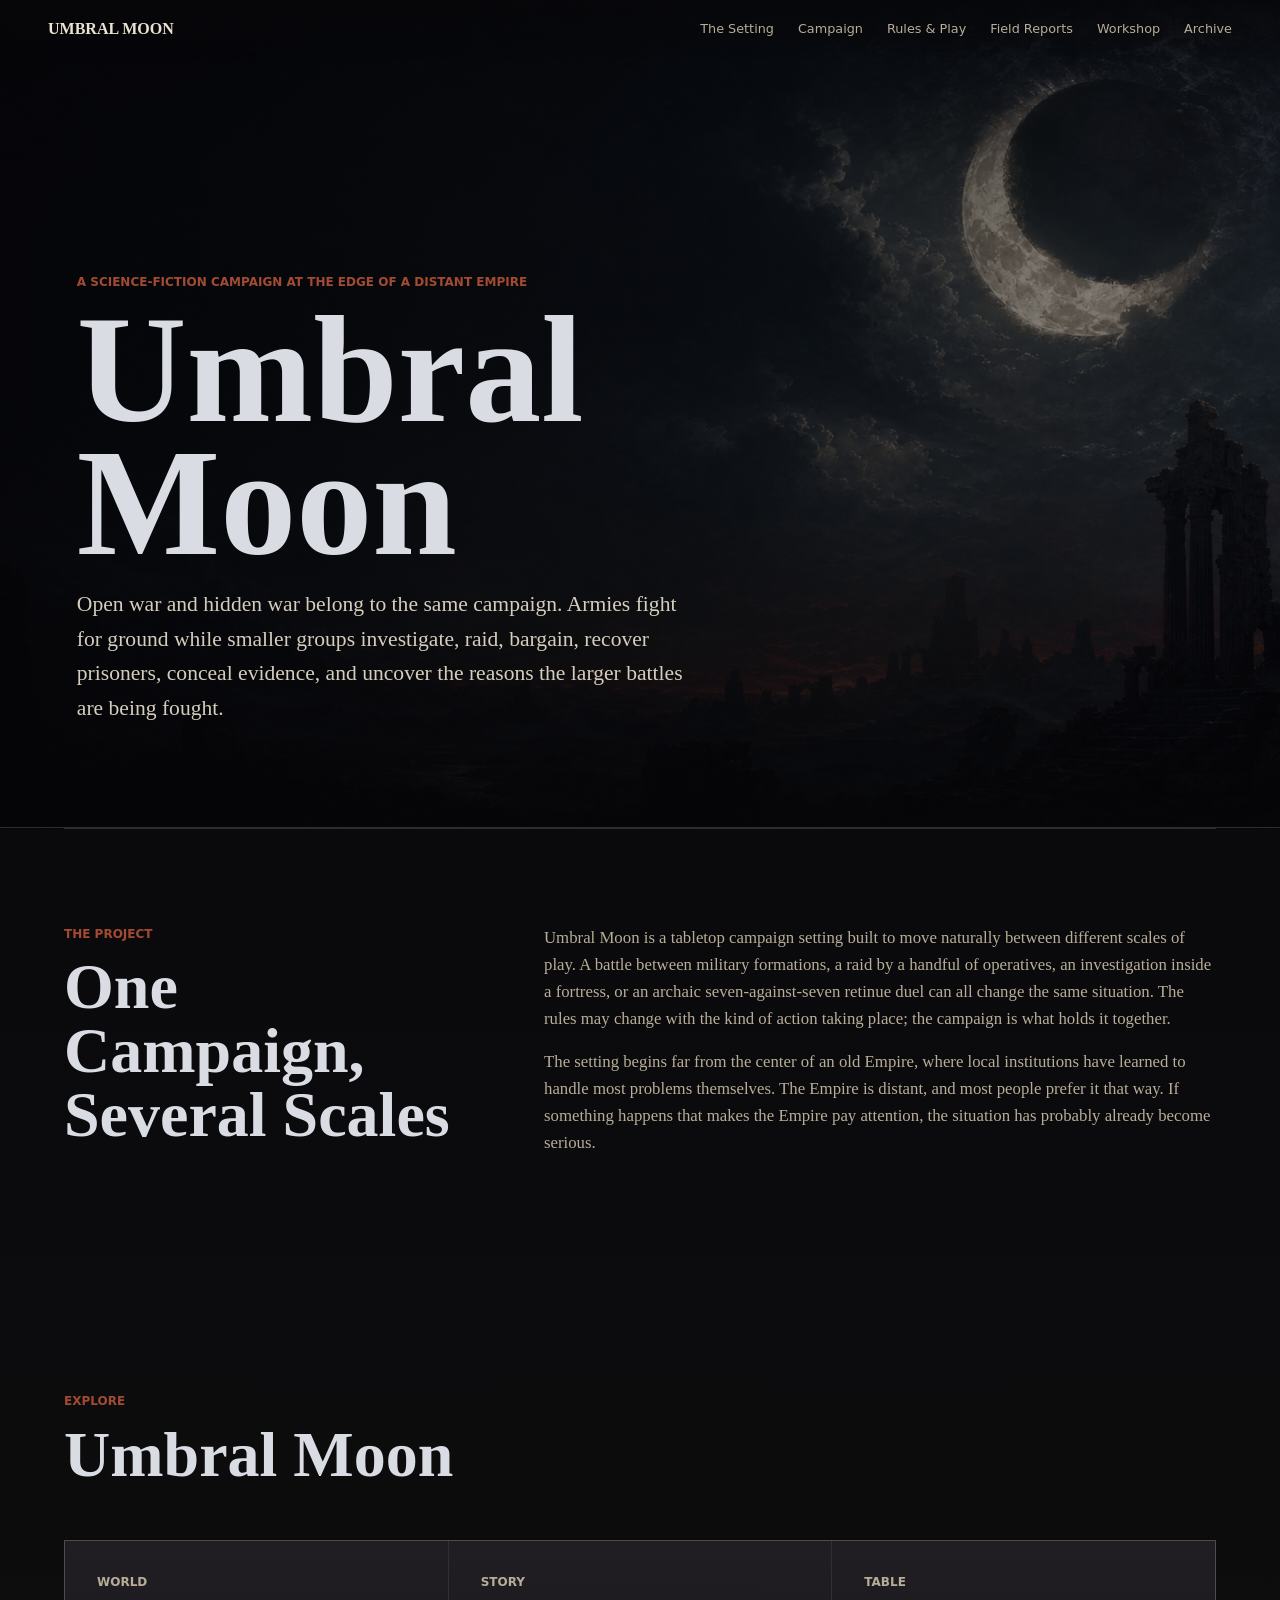
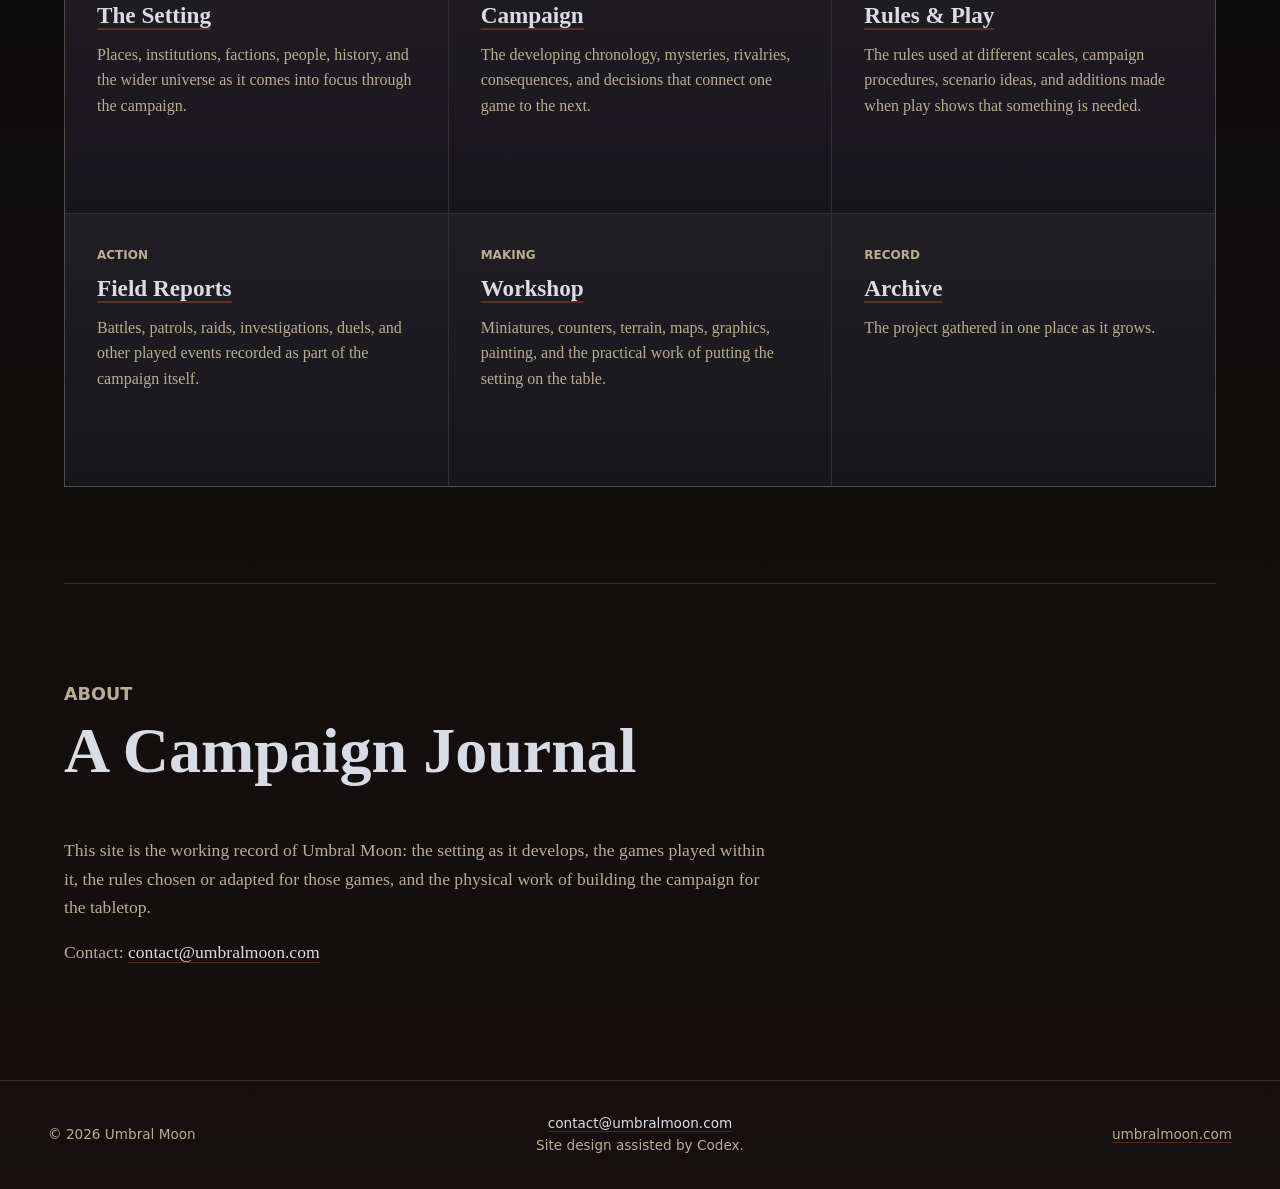
==== commit 7427e3e7: "Rewrite homepage for Umbral Moon project" ====
--- a/index.html
+++ b/index.html
@@ -3,7 +3,7 @@
   <head>
     <meta charset="utf-8">
     <meta name="viewport" content="width=device-width, initial-scale=1">
-    <meta name="description" content="Umbral Moon is an evolving science-fiction campaign project combining tabletop warfare, small-unit actions, investigation, worldbuilding, and campaign play.">
+    <meta name="description" content="Umbral Moon is a science-fiction tabletop campaign project combining open warfare, small-unit actions, investigation, politics, and worldbuilding.">
     <title>Umbral Moon</title>
     <link rel="stylesheet" href="styles.css">
   </head>
@@ -25,115 +25,70 @@
         <div class="hero__image" role="img" aria-label="A pale moon above distant ruins and a campaign-like horizon."></div>
         <div class="hero__shade"></div>
         <div class="hero__content">
-          <p class="kicker">A campaign at the edge of a distant empire</p>
+          <p class="kicker">A science-fiction campaign at the edge of a distant empire</p>
           <h1>Umbral Moon</h1>
           <p class="lede">
-            An evolving science-fiction campaign project where open warfare, small-unit operations, investigation, politics, and worldbuilding all belong to the same story.
+            Open war and hidden war belong to the same campaign. Armies fight for ground while smaller groups investigate, raid, bargain, recover prisoners, conceal evidence, and uncover the reasons the larger battles are being fought.
           </p>
-        </div>
-      </section>
-
-      <section class="section" id="latest" aria-labelledby="latest-title">
-        <div class="section__header">
-          <p class="eyebrow">Latest</p>
-          <h2 id="latest-title">From the Project</h2>
-        </div>
-
-        <div class="post-grid">
-          <article class="post-card">
-            <p class="post-card__meta">Project Note</p>
-            <h3><a href="posts/first-light.html">First Light Under the Umbral Moon</a></h3>
-            <p>
-              The first marker in the road: the site's original statement of intent and the beginning of the project journal.
-            </p>
-            <div class="tag-list" aria-label="Categories">
-              <a href="archive.html#campaign">Campaign</a>
-              <a href="archive.html#setting">The Setting</a>
-            </div>
-          </article>
-
-          <article class="post-card">
-            <p class="post-card__meta">In Development</p>
-            <h3>Open War and Hidden War</h3>
-            <p>
-              The campaign vision: battles, covert actions, investigations, and political consequences feeding one another across different scales of play.
-            </p>
-            <div class="tag-list" aria-label="Categories">
-              <a href="archive.html#campaign">Campaign</a>
-              <a href="archive.html#rules-play">Rules &amp; Play</a>
-            </div>
-          </article>
-
-          <article class="post-card">
-            <p class="post-card__meta">In Development</p>
-            <h3>The Fringe</h3>
-            <p>
-              Lacuna, the Umbral Moon, the Black Seal, the Heptarchon, and the local powers that govern themselves while the larger Empire remains far away.
-            </p>
-            <div class="tag-list" aria-label="Categories">
-              <a href="archive.html#setting">The Setting</a>
-              <a href="archive.html#campaign">Campaign</a>
-            </div>
-          </article>
         </div>
       </section>
 
       <section class="section split" id="project" aria-labelledby="project-title">
         <div>
           <p class="eyebrow">The Project</p>
-          <h2 id="project-title">One Setting, Several Scales</h2>
+          <h2 id="project-title">One Campaign, Several Scales</h2>
         </div>
         <div class="copy">
           <p>
-            Umbral Moon is built as a campaign first. A full battlefield action, a seven-person retinue duel, a covert raid, an investigation, or a political dispute can all matter to the same developing situation. The rules can change with the scale of the action; the campaign provides the continuity.
+            Umbral Moon is a tabletop campaign setting built to move naturally between different scales of play. A battle between military formations, a raid by a handful of operatives, an investigation inside a fortress, or an archaic seven-against-seven retinue duel can all change the same situation. The rules may change with the kind of action taking place; the campaign is what holds it together.
           </p>
           <p>
-            The setting begins on the fringe, where local institutions have learned to survive with little help from the distant Empire. Its authority is real, but its attention is rare. Most problems must be solved by the people already here, before they become large enough to attract notice from farther inward.
+            The setting begins far from the center of an old Empire, where local institutions have learned to handle most problems themselves. The Empire is distant, and most people prefer it that way. If something happens that makes the Empire pay attention, the situation has probably already become serious.
           </p>
         </div>
       </section>
 
-      <section class="section" id="sections" aria-labelledby="sections-title">
+      <section class="section" aria-labelledby="sections-title">
         <div class="section__header">
           <p class="eyebrow">Explore</p>
-          <h2 id="sections-title">The Project Map</h2>
+          <h2 id="sections-title">Umbral Moon</h2>
         </div>
 
         <div class="post-grid">
           <article class="post-card">
-            <p class="post-card__meta">Worldbuilding</p>
+            <p class="post-card__meta">World</p>
             <h3><a href="archive.html#setting">The Setting</a></h3>
-            <p>Places, institutions, factions, people, history, and the pieces of the wider universe that come into focus as the campaign needs them.</p>
+            <p>Places, institutions, factions, people, history, and the wider universe as it comes into focus through the campaign.</p>
           </article>
 
           <article class="post-card">
-            <p class="post-card__meta">Ongoing Story</p>
+            <p class="post-card__meta">Story</p>
             <h3><a href="archive.html#campaign">Campaign</a></h3>
-            <p>Chronology, developing mysteries, scenario consequences, political changes, and the threads connecting one action to the next.</p>
+            <p>The developing chronology, mysteries, rivalries, consequences, and decisions that connect one game to the next.</p>
           </article>
 
           <article class="post-card">
-            <p class="post-card__meta">Game Design</p>
+            <p class="post-card__meta">Table</p>
             <h3><a href="archive.html#rules-play">Rules &amp; Play</a></h3>
-            <p>Rogue Hammer, Strike Leader, Squad Hammer, campaign procedures, house rules, and whatever small additions Umbral Moon needs at the table.</p>
+            <p>The rules used at different scales, campaign procedures, scenario ideas, and additions made when play shows that something is needed.</p>
           </article>
 
           <article class="post-card">
-            <p class="post-card__meta">After Action</p>
+            <p class="post-card__meta">Action</p>
             <h3><a href="archive.html#field-reports">Field Reports</a></h3>
-            <p>Battle reports, patrols, raids, investigations, and other played events recorded as part of the campaign rather than isolated games.</p>
+            <p>Battles, patrols, raids, investigations, duels, and other played events recorded as part of the campaign itself.</p>
           </article>
 
           <article class="post-card">
-            <p class="post-card__meta">Making the World</p>
+            <p class="post-card__meta">Making</p>
             <h3><a href="archive.html#workshop">Workshop</a></h3>
-            <p>Miniatures, counters, terrain, maps, graphics, painting, and the practical work that puts Umbral Moon on the table.</p>
+            <p>Miniatures, counters, terrain, maps, graphics, painting, and the practical work of putting the setting on the table.</p>
           </article>
 
           <article class="post-card">
-            <p class="post-card__meta">Everything</p>
+            <p class="post-card__meta">Record</p>
             <h3><a href="archive.html">Archive</a></h3>
-            <p>A chronological and topical index of the project as it grows.</p>
+            <p>The project gathered in one place as it grows.</p>
           </article>
         </div>
       </section>
@@ -142,7 +97,7 @@
         <p class="eyebrow">About</p>
         <h2 id="about-title">A Campaign Journal</h2>
         <p>
-          Umbral Moon is a working campaign setting and tabletop project. The site records the world as it develops, the rules used to play in it, the battles and smaller actions that change it, and the physical work of building it for the table.
+          This site is the working record of Umbral Moon: the setting as it develops, the games played within it, the rules chosen or adapted for those games, and the physical work of building the campaign for the tabletop.
         </p>
         <p>
           Contact: <a href="mailto:contact@umbralmoon.com">contact@umbralmoon.com</a>
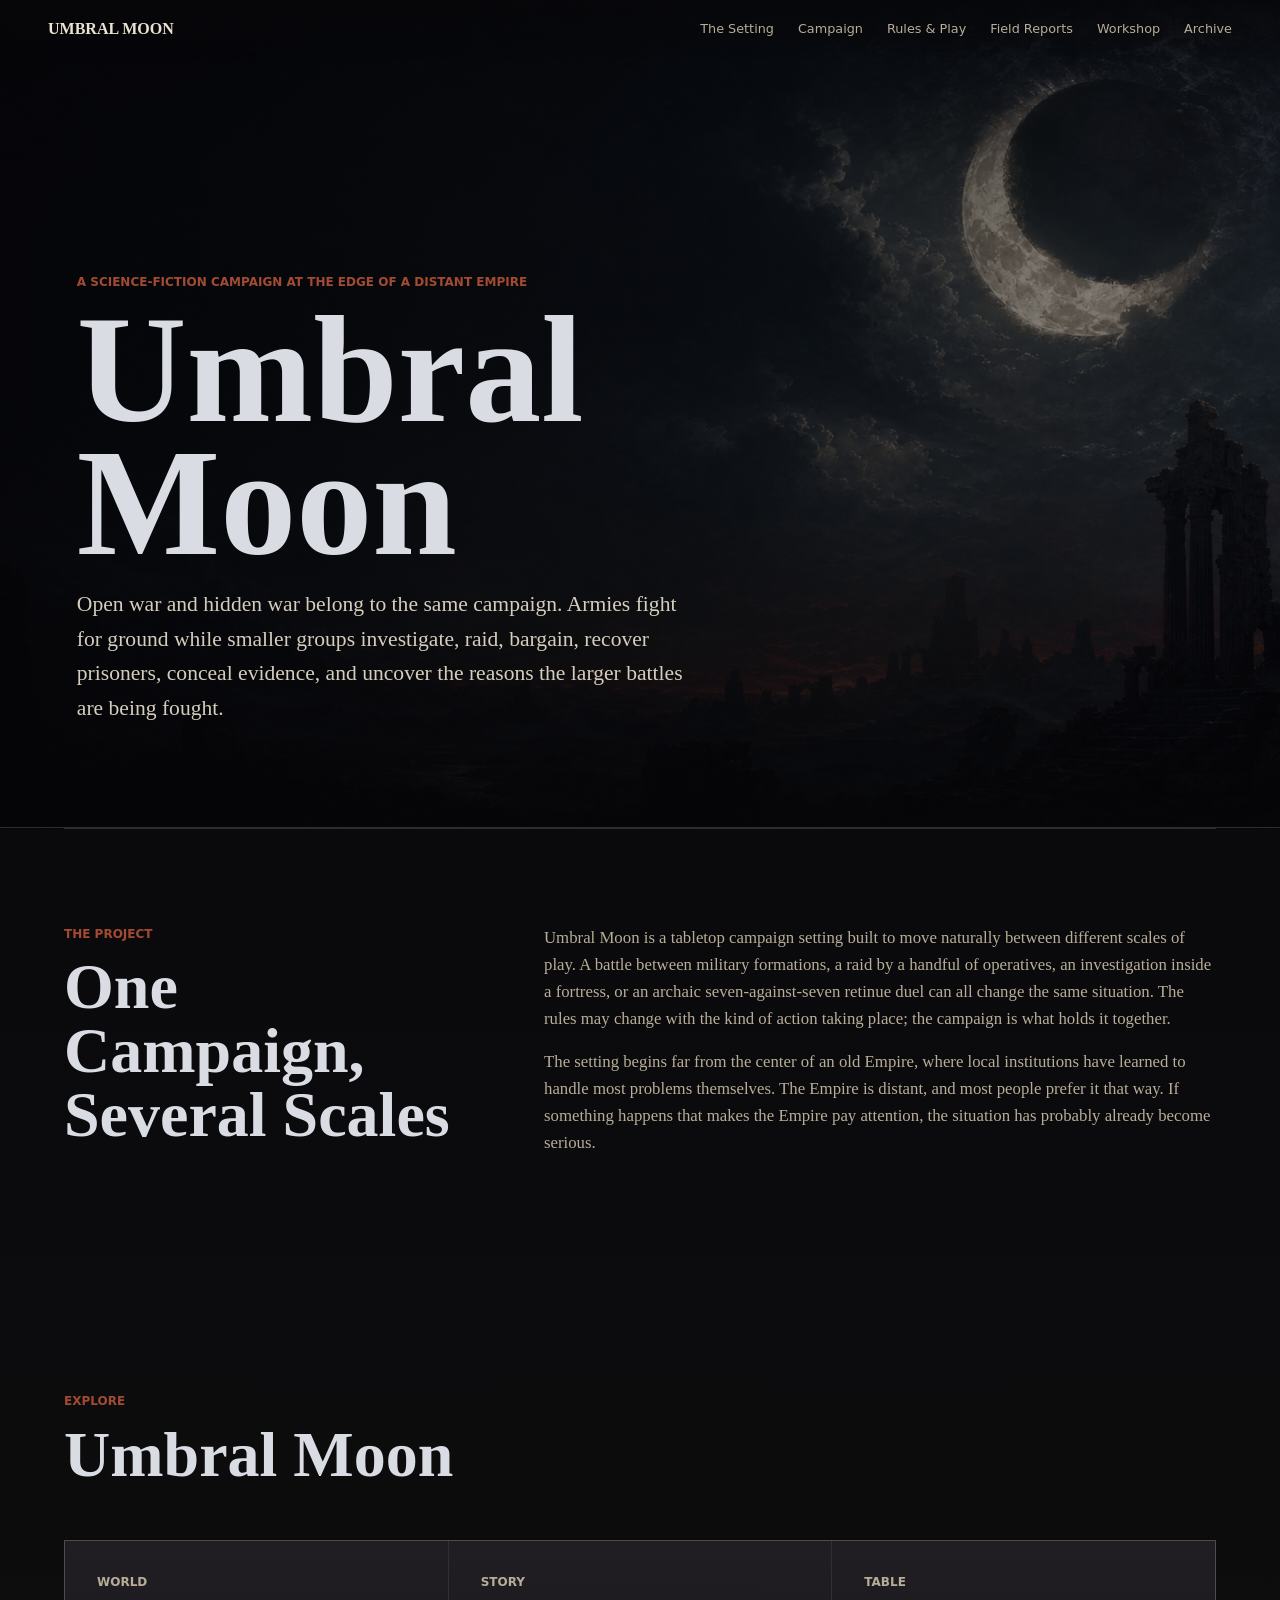
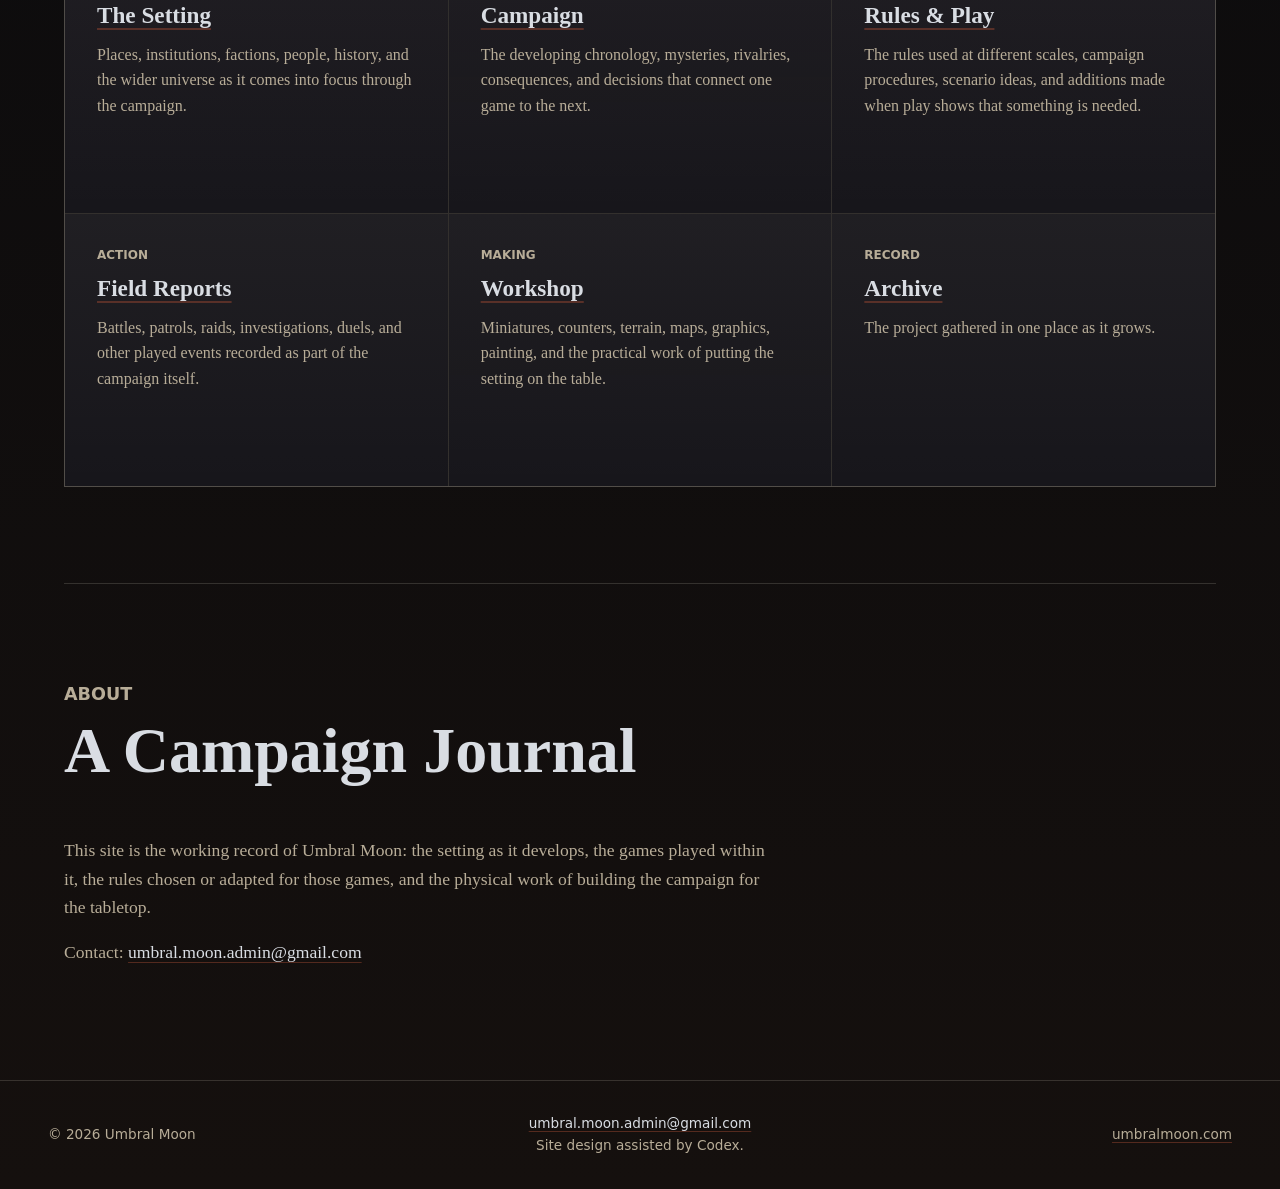
==== commit 3be95ccd: "Update Umbral Moon contact email" ====
--- a/index.html
+++ b/index.html
@@ -100,7 +100,7 @@
           This site is the working record of Umbral Moon: the setting as it develops, the games played within it, the rules chosen or adapted for those games, and the physical work of building the campaign for the tabletop.
         </p>
         <p>
-          Contact: <a href="mailto:contact@umbralmoon.com">contact@umbralmoon.com</a>
+          Contact: <a href="mailto:umbral.moon.admin@gmail.com">umbral.moon.admin@gmail.com</a>
         </p>
       </section>
     </main>
@@ -108,7 +108,7 @@
     <footer class="site-footer">
       <p>&copy; 2026 Umbral Moon</p>
       <div class="site-footer__center">
-        <a class="site-contact" href="mailto:contact@umbralmoon.com">contact@umbralmoon.com</a>
+        <a class="site-contact" href="mailto:umbral.moon.admin@gmail.com">umbral.moon.admin@gmail.com</a>
         <p class="site-credit">Site design assisted by Codex.</p>
       </div>
       <a href="https://umbralmoon.com">umbralmoon.com</a>
